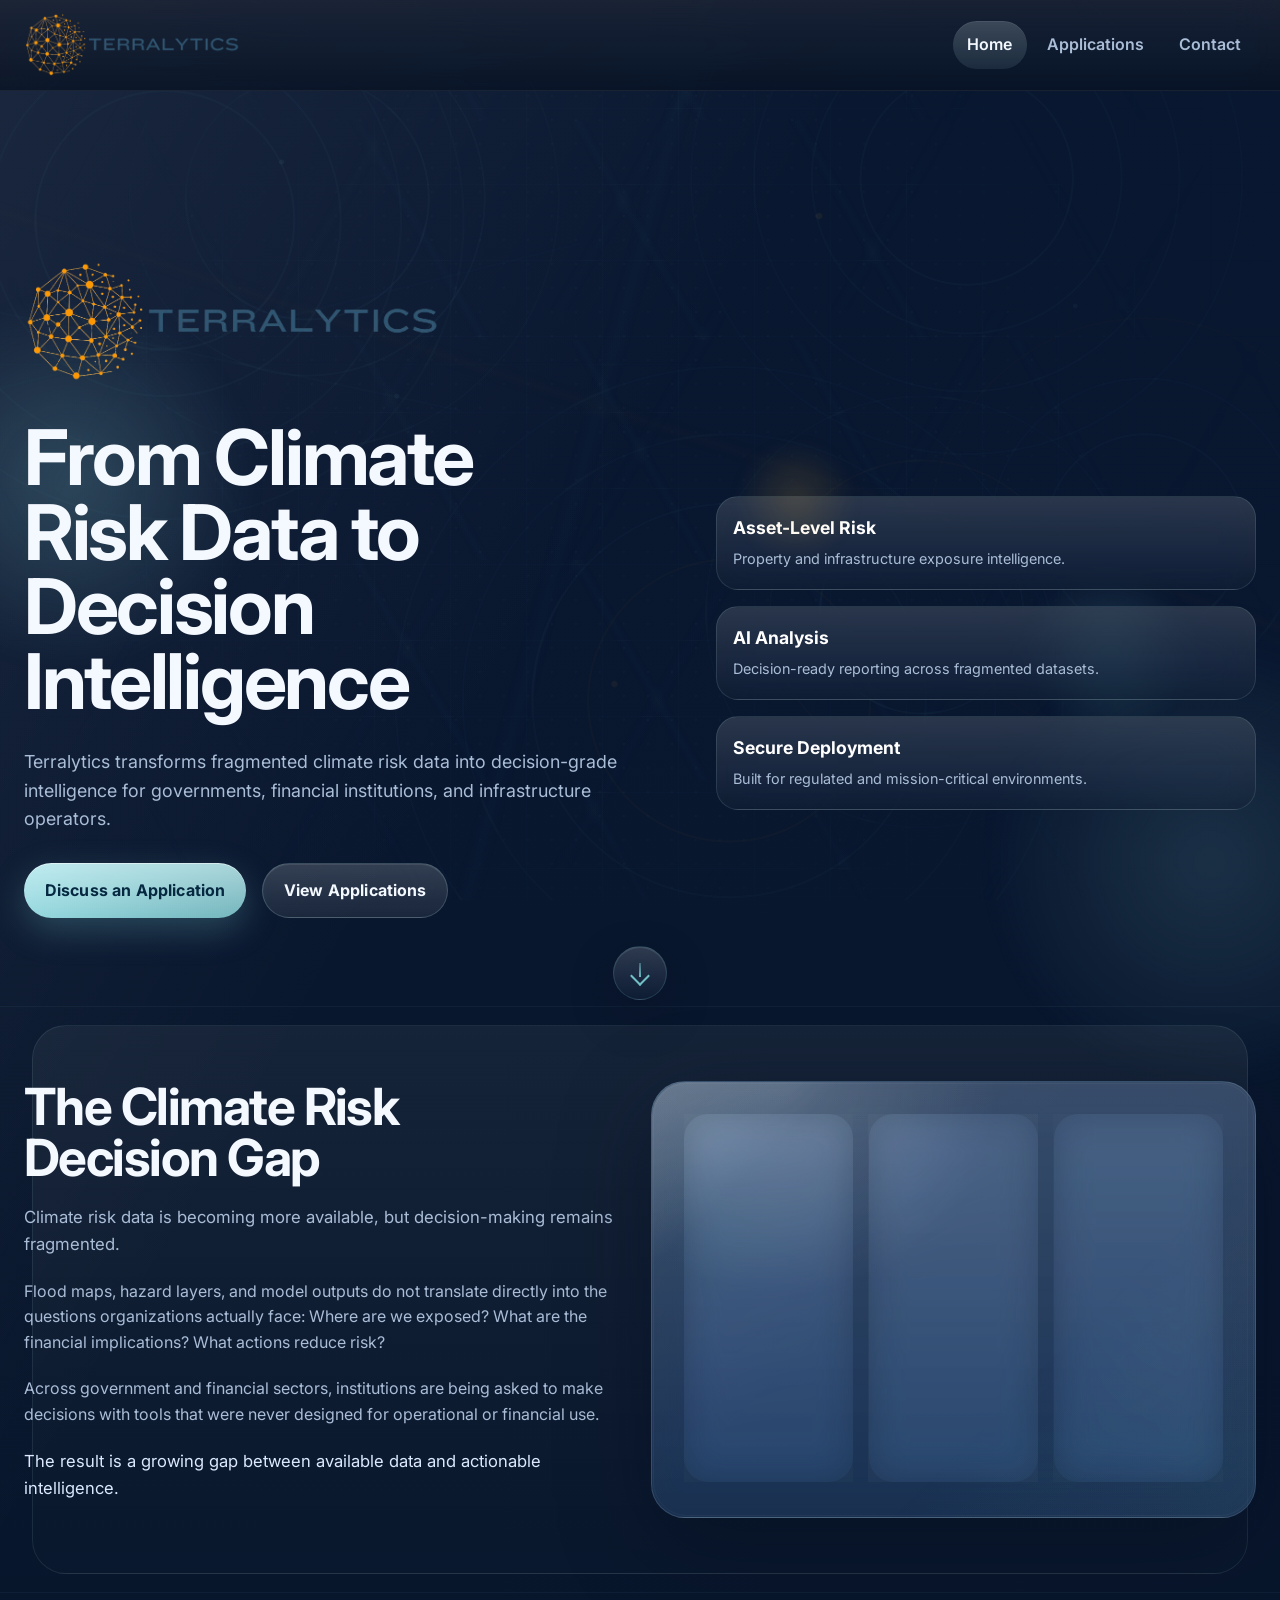
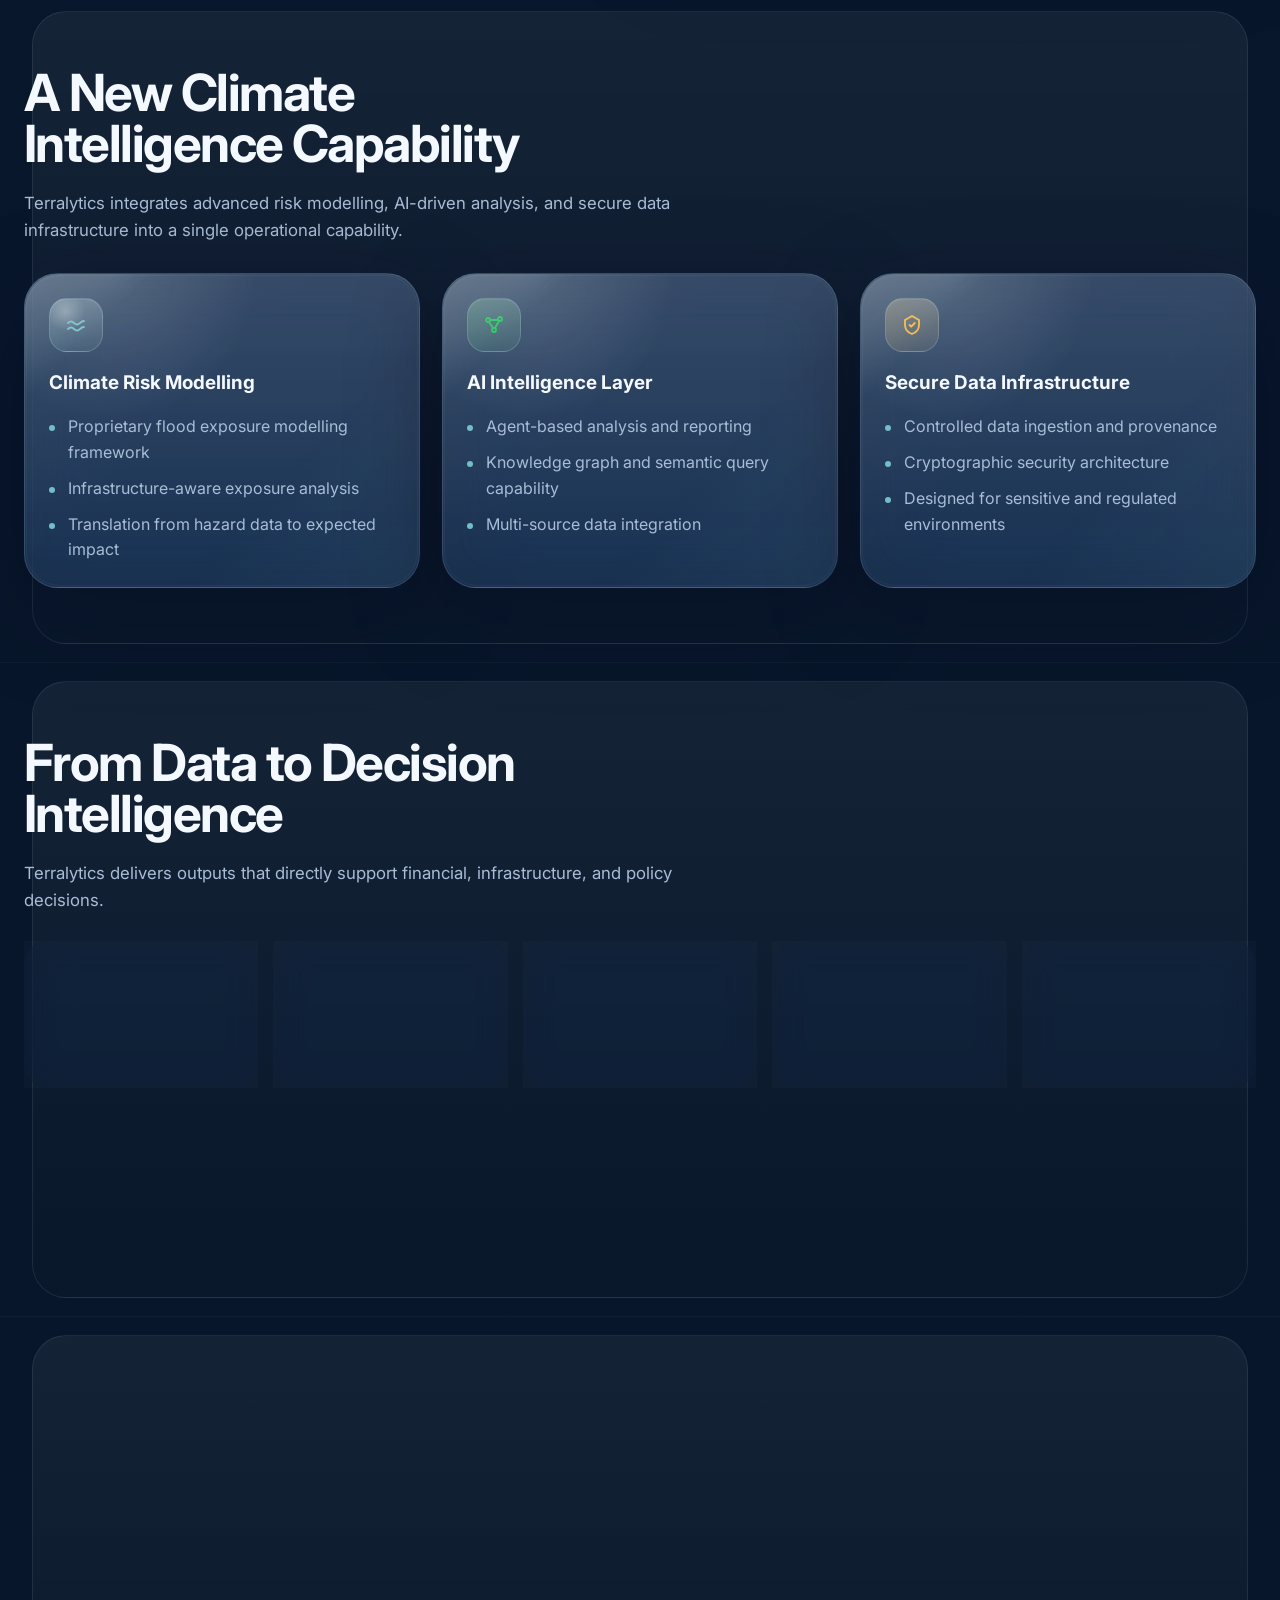
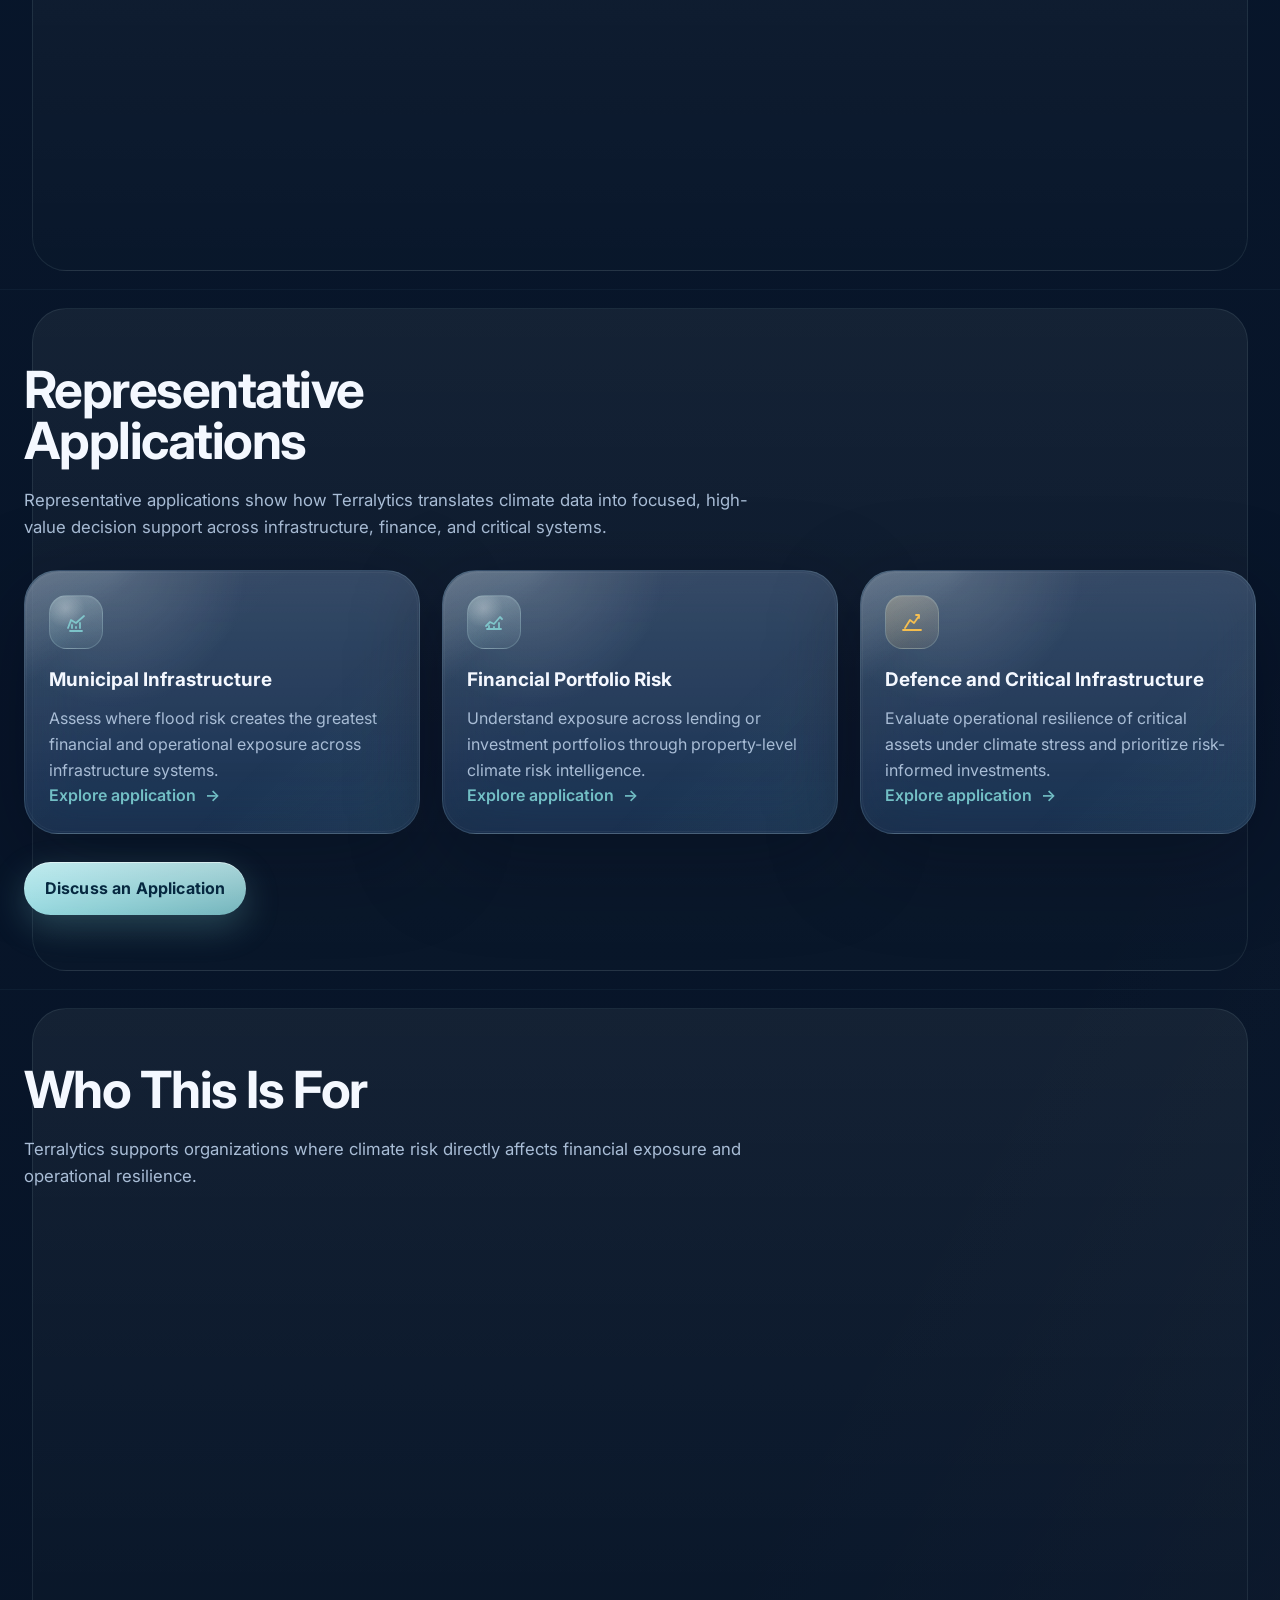
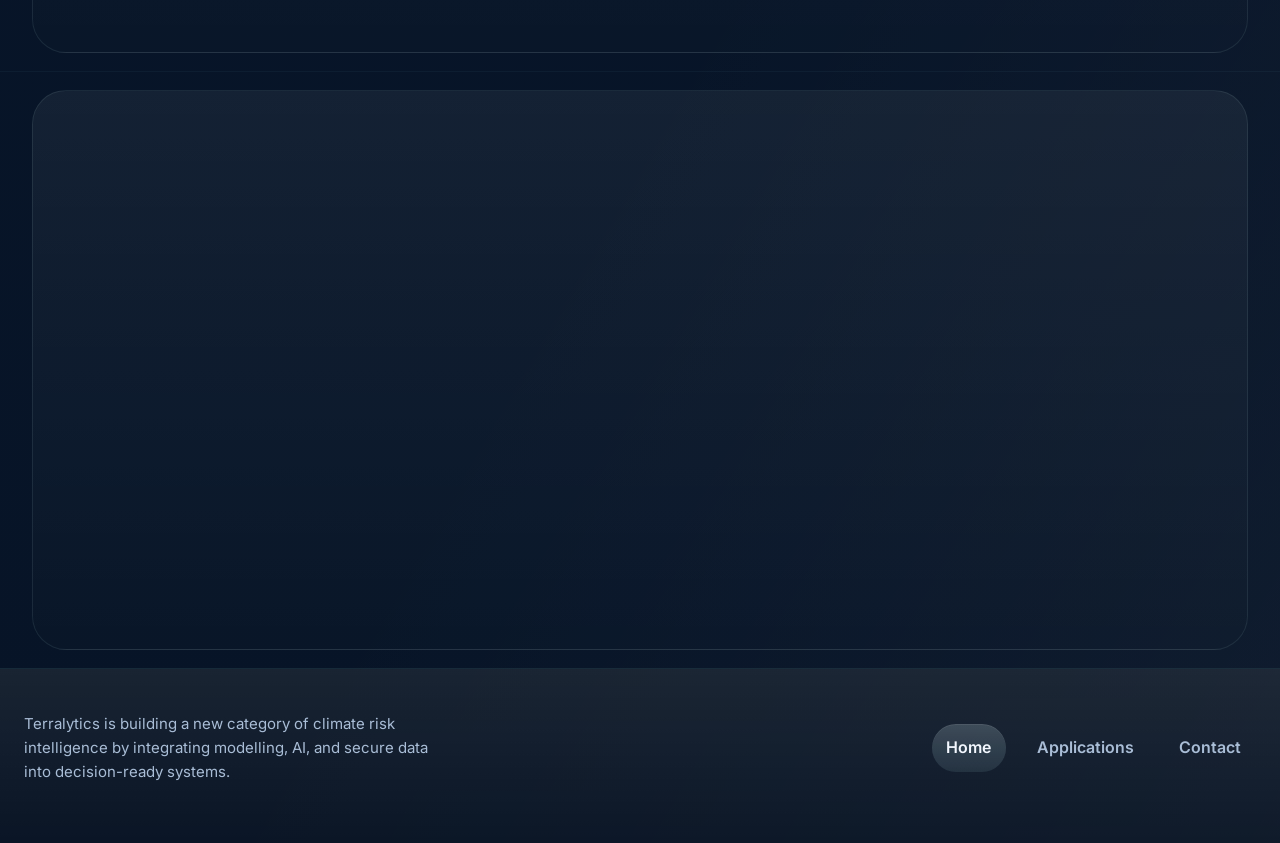
==== index.html @ a2aeebab "Update site structure" ====
<!DOCTYPE html>
<html lang="en">
  <head>
    <meta charset="UTF-8" />
    <meta name="viewport" content="width=device-width, initial-scale=1.0" />
    <title>Terralytics | Climate Risk Decision Intelligence</title>
    <meta
      name="description"
      content="Terralytics transforms fragmented climate risk data into decision-grade intelligence for governments, financial institutions, and infrastructure operators."
    />
    <link rel="preconnect" href="https://fonts.googleapis.com" />
    <link rel="preconnect" href="https://fonts.gstatic.com" crossorigin />
    <link
      href="https://fonts.googleapis.com/css2?family=Inter:wght@400;500;600;700;800&display=swap"
      rel="stylesheet"
    />
    <link rel="stylesheet" href="assets/css/style.css" />
  </head>
  <body data-page="home">
    <div class="page-shell">
      <div data-site-header></div>
      <main id="main-content">
        <section class="section hero">
          <div class="container hero-grid home-hero-grid">
            <div class="hero-copy stack-lg reveal">
              <div class="hero-mark">
                <img src="assets/images/terralytics-logo-horizontal.png" alt="Terralytics logo" />
              </div>
              <h1 class="section-title wide">From Climate Risk Data to Decision Intelligence</h1>
              <p class="lead hero-lede">
                Terralytics transforms fragmented climate risk data into decision-grade intelligence
                for governments, financial institutions, and infrastructure operators.
              </p>
              <div class="button-row">
                <a class="cta-button" href="contact.html">Discuss an Application</a>
                <a class="secondary-button" href="applications.html">View Applications</a>
              </div>
            </div>
            <div class="hero-visual hero-signal-stack reveal" aria-hidden="true">
              <div class="hero-stat-grid applications-bubble-list">
                <div class="hero-stat hero-signal-card applications-bubble">
                  <strong>Asset-Level Risk</strong>
                  <span>Property and infrastructure exposure intelligence.</span>
                </div>
                <div class="hero-stat hero-signal-card applications-bubble">
                  <strong>AI Analysis</strong>
                  <span>Decision-ready reporting across fragmented datasets.</span>
                </div>
                <div class="hero-stat hero-signal-card applications-bubble">
                  <strong>Secure Deployment</strong>
                  <span>Built for regulated and mission-critical environments.</span>
                </div>
              </div>
            </div>
          </div>
          <a class="scroll-cue" href="#decision-gap" aria-label="Scroll to explore more content"></a>
        </section>

        <section class="section" id="decision-gap">
          <div class="container grid-2">
            <div class="stack-md reveal">
              <h2 class="section-title wide">The Climate Risk Decision Gap</h2>
              <p class="section-subtitle">
                Climate risk data is becoming more available, but decision-making remains fragmented.
              </p>
              <p class="copy">
                Flood maps, hazard layers, and model outputs do not translate directly into the questions
                organizations actually face: Where are we exposed? What are the financial implications?
                What actions reduce risk?
              </p>
              <p class="copy">
                Across government and financial sectors, institutions are being asked to make decisions
                with tools that were never designed for operational or financial use.
              </p>
              <p class="highlight-line">
                The result is a growing gap between available data and actionable intelligence.
              </p>
            </div>
            <div class="panel reveal">
              <div class="decision-flow">
                <article class="decision-step">
                  <div class="card-icon" aria-hidden="true">
                    <svg viewBox="0 0 24 24">
                      <path d="M4 17l4-5 4 2 5-7 3 2" />
                      <path d="M4 20h16" />
                    </svg>
                  </div>
                  <h3>Data Inputs</h3>
                  <p>Flood maps, hazard layers, infrastructure records, portfolio data, and model outputs.</p>
                </article>
                <article class="decision-step is-gap">
                  <div class="card-icon" aria-hidden="true">
                    <svg viewBox="0 0 24 24">
                      <path d="M12 4l8 14H4z" />
                      <path d="M12 10v4" />
                      <path d="M12 17h.01" />
                    </svg>
                  </div>
                  <h3>Decision Gap</h3>
                  <p>Available datasets rarely map cleanly to operational, investment, and financial questions.</p>
                </article>
                <article class="decision-step">
                  <div class="card-icon" aria-hidden="true">
                    <svg viewBox="0 0 24 24">
                      <path d="M12 3l2.2 6.8L21 12l-6.8 2.2L12 21l-2.2-6.8L3 12l6.8-2.2z" />
                    </svg>
                  </div>
                  <h3>Decision Intelligence</h3>
                  <p>Actionable risk translation for prioritization, investment planning, and resilience strategy.</p>
                </article>
              </div>
            </div>
          </div>
        </section>

        <section class="section">
          <div class="container stack-lg">
            <div class="stack-md reveal">
              <h2 class="section-title wide">A New Climate Intelligence Capability</h2>
              <p class="section-subtitle">
                Terralytics integrates advanced risk modelling, AI-driven analysis, and secure data
                infrastructure into a single operational capability.
              </p>
            </div>
            <div class="grid-3">
              <article class="card feature-card reveal">
                <div class="card-icon" aria-hidden="true">
                  <svg viewBox="0 0 24 24">
                    <path d="M4 16c2-2 4-2 6 0s4 2 6 0 4-2 4-2" />
                    <path d="M4 10c2-2 4-2 6 0s4 2 6 0 4-2 4-2" />
                  </svg>
                </div>
                <h3>Climate Risk Modelling</h3>
                <ul>
                  <li>Proprietary flood exposure modelling framework</li>
                  <li>Infrastructure-aware exposure analysis</li>
                  <li>Translation from hazard data to expected impact</li>
                </ul>
              </article>
              <article class="card feature-card reveal">
                <div class="card-icon" aria-hidden="true">
                  <svg viewBox="0 0 24 24">
                    <circle cx="6" cy="7" r="2"></circle>
                    <circle cx="18" cy="6" r="2"></circle>
                    <circle cx="12" cy="17" r="2"></circle>
                    <path d="M8 7h8" />
                    <path d="M7 9l4 6" />
                    <path d="M17 8l-4 7" />
                  </svg>
                </div>
                <h3>AI Intelligence Layer</h3>
                <ul>
                  <li>Agent-based analysis and reporting</li>
                  <li>Knowledge graph and semantic query capability</li>
                  <li>Multi-source data integration</li>
                </ul>
              </article>
              <article class="card feature-card reveal">
                <div class="card-icon" aria-hidden="true">
                  <svg viewBox="0 0 24 24">
                    <path d="M12 3l7 4v5c0 5-3 7.5-7 9-4-1.5-7-4-7-9V7z" />
                    <path d="M9.5 12l1.7 1.7L14.8 10" />
                  </svg>
                </div>
                <h3>Secure Data Infrastructure</h3>
                <ul>
                  <li>Controlled data ingestion and provenance</li>
                  <li>Cryptographic security architecture</li>
                  <li>Designed for sensitive and regulated environments</li>
                </ul>
              </article>
            </div>
          </div>
        </section>

        <section class="section">
          <div class="container stack-lg">
            <div class="stack-md reveal">
              <h2 class="section-title wide">From Data to Decision Intelligence</h2>
              <p class="section-subtitle">
                Terralytics delivers outputs that directly support financial, infrastructure, and policy decisions.
              </p>
            </div>
            <div class="metric-band">
              <article class="metric-chip reveal">
                <strong>Asset Exposure</strong>
                <span class="copy">Property- and asset-level risk exposure identification.</span>
              </article>
              <article class="metric-chip reveal">
                <strong>Financial Impact</strong>
                <span class="copy">Quantification of expected damage and financial impact.</span>
              </article>
              <article class="metric-chip reveal">
                <strong>Comparative Risk</strong>
                <span class="copy">Comparison of risk across assets, portfolios, or regions.</span>
              </article>
              <article class="metric-chip reveal">
                <strong>Scenario Analysis</strong>
                <span class="copy">Analysis of protection, mitigation, and investment options.</span>
              </article>
              <article class="metric-chip reveal">
                <strong>Operational Resilience</strong>
                <span class="copy">Infrastructure disruption and operational risk assessment.</span>
              </article>
            </div>
            <div class="panel reveal">
              <p class="highlight-line">
                This enables organizations to move beyond maps and models toward actionable,
                decision-ready intelligence.
              </p>
            </div>
          </div>
        </section>

        <section class="section">
          <div class="container grid-2">
            <div class="stack-md reveal">
              <h2 class="section-title wide">90-Day Engagement Model</h2>
              <p class="section-subtitle">
                Terralytics engages partners through focused engagements designed to demonstrate a new
                operational capability, not just produce analysis.
              </p>
              <p class="copy">
                Each engagement targets a specific decision problem and delivers a working intelligence
                capability within 90–120 days.
              </p>
            </div>
            <div class="panel reveal">
              <ul class="deliverable-list">
                <li>Identification of high-risk asset clusters</li>
                <li>Quantification of expected financial exposure</li>
                <li>Scenario analysis of mitigation or defence strategies</li>
                <li>Integration of client data into a secure analytical environment</li>
                <li>Delivery of decision-ready outputs and workflows</li>
              </ul>
              <div class="divider" style="margin: 1.4rem 0;"></div>
              <p class="copy">
                These engagements are structured to transition directly into scalable, repeatable platform
                deployments across portfolios or jurisdictions.
              </p>
              <div class="button-row" style="margin-top: 1.4rem;">
                <a class="cta-button" href="contact.html">Discuss an Application</a>
              </div>
            </div>
          </div>
        </section>

        <section class="section">
          <div class="container stack-lg">
            <div class="stack-md reveal">
              <h2 class="section-title wide">Representative Applications</h2>
              <p class="section-subtitle">
                Representative applications show how Terralytics translates climate data into focused,
                high-value decision support across infrastructure, finance, and critical systems.
              </p>
            </div>
            <div class="grid-3">
              <article class="card use-case-card reveal">
                <div class="card-icon" aria-hidden="true">
                  <svg viewBox="0 0 24 24">
                    <path d="M4 18l3-8 5 3 8-7" />
                    <path d="M6 21h12" />
                    <path d="M8 18v-3" />
                    <path d="M12 18v-1" />
                    <path d="M16 18v-5" />
                  </svg>
                </div>
                <h3>Municipal Infrastructure</h3>
                <p>
                  Assess where flood risk creates the greatest financial and operational exposure across
                  infrastructure systems.
                </p>
                <a class="application-link" href="applications.html">Explore application</a>
              </article>
              <article class="card use-case-card reveal">
                <div class="card-icon" aria-hidden="true">
                  <svg viewBox="0 0 24 24">
                    <path d="M4 16l4-4 4 2 6-7 2 2" />
                    <path d="M5 19h14" />
                    <path d="M7 19v-3" />
                    <path d="M12 19v-2" />
                    <path d="M17 19v-6" />
                  </svg>
                </div>
                <h3>Financial Portfolio Risk</h3>
                <p>
                  Understand exposure across lending or investment portfolios through property-level climate
                  risk intelligence.
                </p>
                <a class="application-link" href="applications.html">Explore application</a>
              </article>
              <article class="card use-case-card reveal">
                <div class="card-icon" aria-hidden="true">
                  <svg viewBox="0 0 24 24">
                    <path d="M5 18l5-8 4 3 5-7" />
                    <path d="M3 20h18" />
                    <path d="M16 5h3v3" />
                  </svg>
                </div>
                <h3>Defence and Critical Infrastructure</h3>
                <p>
                  Evaluate operational resilience of critical assets under climate stress and prioritize
                  risk-informed investments.
                </p>
                <a class="application-link" href="applications.html">Explore application</a>
              </article>
            </div>
            <div class="button-row reveal">
              <a class="cta-button" href="contact.html">Discuss an Application</a>
            </div>
          </div>
        </section>

        <section class="section">
          <div class="container stack-lg">
            <div class="stack-md reveal">
              <h2 class="section-title wide">Who This Is For</h2>
              <p class="section-subtitle">
                Terralytics supports organizations where climate risk directly affects financial exposure
                and operational resilience.
              </p>
            </div>
            <div class="grid-3">
              <article class="card audience-card reveal"><h3>Federal and Provincial Governments</h3><p>Decision support for public resilience, capital planning, and policy prioritization.</p></article>
              <article class="card audience-card reveal"><h3>Municipalities</h3><p>Targeted climate intelligence for infrastructure and community protection decisions.</p></article>
              <article class="card audience-card reveal"><h3>Financial Institutions and Lenders</h3><p>Property-level visibility for lending, portfolio management, and capital allocation.</p></article>
              <article class="card audience-card reveal"><h3>Insurance Organizations</h3><p>Defensible exposure insights for underwriting, accumulation, and scenario analysis.</p></article>
              <article class="card audience-card reveal"><h3>Infrastructure and Utility Operators</h3><p>Operational resilience insights for networks, assets, and service continuity.</p></article>
              <article class="card audience-card reveal"><h3>Real Estate and Asset Managers</h3><p>Risk-informed prioritization for portfolios, investments, and long-range planning.</p></article>
            </div>
          </div>
        </section>

        <section class="section compact">
          <div class="container">
            <div class="panel cta-band reveal">
              <div class="stack-md">
                <h2 class="section-title wide">Move from Climate Data to Decision Intelligence</h2>
                <p class="section-subtitle">
                  Terralytics engagements are designed to demonstrate immediate value and establish a
                  pathway to scalable deployment.
                </p>
                <div class="button-row">
                  <a class="cta-button" href="contact.html">Discuss an Application</a>
                </div>
                <p class="footer-copy">
                  Terralytics is building a new category of climate risk intelligence, integrating modelling,
                  AI, and secure data into decision-ready systems.
                </p>
              </div>
            </div>
          </div>
        </section>
      </main>
      <div data-site-footer></div>
    </div>
    <script type="module" src="assets/js/main.js"></script>
  </body>
</html>
---- assets/css/style.css ----
:root {
  --bg: #0a1d3b;
  --bg-deep: #08152d;
  --bg-soft: rgba(16, 38, 74, 0.72);
  --surface: rgba(25, 58, 103, 0.42);
  --surface-strong: rgba(14, 34, 66, 0.72);
  --surface-light: rgba(114, 191, 197, 0.12);
  --border: rgba(198, 241, 244, 0.18);
  --border-strong: rgba(198, 241, 244, 0.3);
  --text: #f4f8ff;
  --muted: #a9bdd6;
  --primary: #72bfc5;
  --secondary: #22c55e;
  --highlight: #f5b83e;
  --shadow: 0 26px 90px rgba(0, 7, 20, 0.34);
  --shadow-soft: 0 16px 48px rgba(0, 7, 20, 0.22);
  --radius-lg: 34px;
  --radius-md: 24px;
  --radius-sm: 18px;
  --container: 1320px;
  --header-height: 90px;
  --transition: 240ms ease;
}

* {
  box-sizing: border-box;
}

html {
  scroll-behavior: smooth;
}

body {
  margin: 0;
  min-width: 320px;
  color: var(--text);
  background:
    radial-gradient(circle at 10% 12%, rgba(155, 235, 240, 0.34), transparent 0 22%),
    radial-gradient(circle at 82% 8%, rgba(245, 184, 62, 0.18), transparent 0 18%),
    radial-gradient(circle at 88% 82%, rgba(114, 191, 197, 0.16), transparent 0 22%),
    radial-gradient(circle at 54% 42%, rgba(255, 255, 255, 0.08), transparent 0 32%),
    radial-gradient(circle at 24% 76%, rgba(114, 191, 197, 0.1), transparent 0 26%),
    linear-gradient(120deg, rgba(255, 255, 255, 0.07) 0, transparent 20%, transparent 76%, rgba(255, 255, 255, 0.035) 100%),
    linear-gradient(180deg, #091730 0%, #08162b 44%, #071427 100%);
  font-family: "Inter", "Segoe UI", sans-serif;
  line-height: 1.6;
}

body::before {
  content: "";
  position: fixed;
  inset: 0;
  pointer-events: none;
  background-image:
    linear-gradient(rgba(114, 191, 197, 0.036) 1px, transparent 1px),
    linear-gradient(90deg, rgba(114, 191, 197, 0.036) 1px, transparent 1px),
    radial-gradient(circle, rgba(114, 191, 197, 0.05) 1.2px, transparent 1.2px),
    linear-gradient(60deg, transparent 0 47%, rgba(114, 191, 197, 0.03) 50%, transparent 53%),
    linear-gradient(120deg, transparent 0 47%, rgba(114, 191, 197, 0.024) 50%, transparent 53%),
    radial-gradient(circle at 24% 22%, transparent 0 120px, rgba(114, 191, 197, 0.07) 121px 122px, transparent 123px 176px, rgba(114, 191, 197, 0.055) 177px 178px, transparent 179px 250px, rgba(114, 191, 197, 0.04) 251px 252px, transparent 253px),
    radial-gradient(circle at 72% 68%, transparent 0 100px, rgba(114, 191, 197, 0.06) 101px 102px, transparent 103px 150px, rgba(245, 184, 62, 0.035) 151px 152px, transparent 153px 214px, rgba(114, 191, 197, 0.04) 215px 216px, transparent 217px);
  background-size: 76px 76px, 76px 76px, 24px 24px, 220px 220px, 280px 280px, auto, auto;
  background-position: center, center, 12px 12px, center, center, center, center;
  mask-image: radial-gradient(circle at center, black 46%, transparent 92%);
  opacity: 0.62;
  animation: ambientGridDrift 30s linear infinite;
}

body::after {
  content: "";
  position: fixed;
  inset: 0;
  pointer-events: none;
  background:
    radial-gradient(circle at 18% 24%, rgba(195, 243, 246, 0.18), transparent 0 16%),
    radial-gradient(circle at 72% 20%, rgba(170, 234, 240, 0.16), transparent 0 18%),
    radial-gradient(circle at 68% 72%, rgba(245, 184, 62, 0.1), transparent 0 12%),
    radial-gradient(circle at 48% 50%, rgba(255, 255, 255, 0.06), transparent 0 20%),
    radial-gradient(circle at 34% 78%, rgba(114, 191, 197, 0.08), transparent 0 16%);
  mix-blend-mode: screen;
  opacity: 1;
  animation: ambientGlowFloat 18s ease-in-out infinite alternate;
}

img {
  max-width: 100%;
  display: block;
}

a {
  color: inherit;
  text-decoration: none;
}

a:focus-visible,
button:focus-visible,
input:focus-visible,
textarea:focus-visible,
select:focus-visible {
  outline: 2px solid rgba(114, 191, 197, 0.92);
  outline-offset: 3px;
}

button,
input,
textarea,
select {
  font: inherit;
}

.page-shell {
  position: relative;
  overflow: clip;
}

.page-shell::before,
.page-shell::after {
  content: "";
  position: absolute;
  inset: auto;
  pointer-events: none;
  border-radius: 999px;
  filter: blur(18px);
  opacity: 0.9;
}

.page-shell::before {
  top: 180px;
  left: -120px;
  width: 380px;
  height: 380px;
  background: radial-gradient(circle, rgba(155, 235, 240, 0.22), transparent 70%);
  animation: ambientOrbFloat 16s ease-in-out infinite alternate;
}

.page-shell::after {
  right: -160px;
  top: 520px;
  width: 460px;
  height: 460px;
  background: radial-gradient(circle, rgba(155, 235, 240, 0.14), transparent 72%);
  animation: ambientOrbFloatReverse 20s ease-in-out infinite alternate;
}

.page-shell .ambient-climate {
  position: fixed;
  inset: 0;
  z-index: 0;
  pointer-events: none;
  overflow: hidden;
}

.ambient-climate::before,
.ambient-climate::after {
  content: "";
  position: absolute;
  inset: 0;
}

.ambient-climate::before {
  opacity: 0.38;
  background-image:
    radial-gradient(circle at 18% 28%, transparent 0 110px, rgba(114, 191, 197, 0.1) 111px 112px, transparent 113px 150px, rgba(114, 191, 197, 0.09) 151px 152px, transparent 153px 202px, rgba(114, 191, 197, 0.08) 203px 204px, transparent 205px 256px, rgba(114, 191, 197, 0.07) 257px 258px, transparent 259px),
    radial-gradient(circle at 72% 24%, transparent 0 90px, rgba(114, 191, 197, 0.09) 91px 92px, transparent 93px 132px, rgba(114, 191, 197, 0.08) 133px 134px, transparent 135px 182px, rgba(114, 191, 197, 0.07) 183px 184px, transparent 185px 236px, rgba(114, 191, 197, 0.06) 237px 238px, transparent 239px),
    radial-gradient(circle at 56% 74%, transparent 0 120px, rgba(245, 184, 62, 0.07) 121px 122px, transparent 123px 168px, rgba(114, 191, 197, 0.08) 169px 170px, transparent 171px 228px, rgba(114, 191, 197, 0.06) 229px 230px, transparent 231px 286px, rgba(114, 191, 197, 0.06) 287px 288px, transparent 289px),
    radial-gradient(circle at 84% 58%, transparent 0 84px, rgba(114, 191, 197, 0.08) 85px 86px, transparent 87px 132px, rgba(114, 191, 197, 0.06) 133px 134px, transparent 135px 184px, rgba(245, 184, 62, 0.04) 185px 186px, transparent 187px),
    linear-gradient(105deg, transparent 0 46%, rgba(114, 191, 197, 0.05) 47%, transparent 48% 100%),
    linear-gradient(18deg, transparent 0 51%, rgba(245, 184, 62, 0.035) 52%, transparent 53% 100%);
  transform: scale(1.16);
  animation: contourDrift 28s ease-in-out infinite alternate;
}

.ambient-climate::after {
  opacity: 0.3;
  background-image:
    radial-gradient(circle at 22% 18%, rgba(114, 191, 197, 0.24) 0 2px, transparent 3px),
    radial-gradient(circle at 31% 44%, rgba(114, 191, 197, 0.18) 0 2px, transparent 3px),
    radial-gradient(circle at 64% 24%, rgba(245, 184, 62, 0.22) 0 2.4px, transparent 4px),
    radial-gradient(circle at 74% 58%, rgba(114, 191, 197, 0.18) 0 2px, transparent 3px),
    radial-gradient(circle at 48% 76%, rgba(245, 184, 62, 0.2) 0 2.4px, transparent 4px),
    radial-gradient(circle at 84% 34%, rgba(114, 191, 197, 0.16) 0 2px, transparent 3px),
    linear-gradient(12deg, transparent 0 26%, rgba(114, 191, 197, 0.08) 26.4%, transparent 26.9%, transparent 100%),
    linear-gradient(-14deg, transparent 0 46%, rgba(114, 191, 197, 0.06) 46.4%, transparent 46.9%, transparent 100%),
    linear-gradient(0deg, transparent 0 49%, rgba(114, 191, 197, 0.045) 49.4%, transparent 49.8%, transparent 100%);
  background-size: auto, auto, auto, auto, auto, auto, 460px 460px, 580px 580px, 720px 720px;
  background-repeat: no-repeat;
  animation: topoSweep 22s linear infinite;
}

.container {
  width: min(calc(100% - 3rem), var(--container));
  margin: 0 auto;
}

.section {
  position: relative;
  padding: 74px 0;
}

.section.compact {
  padding: 60px 0;
}

.section:first-of-type {
  padding-top: calc(var(--header-height) + 10px);
}

.section + .section {
  border-top: 1px solid rgba(114, 191, 197, 0.06);
}

.section .container {
  position: relative;
  z-index: 1;
}

.section:not(.hero):not(.contact-page-intro)::before {
  content: "";
  position: absolute;
  inset: 18px 2rem;
  border-radius: 34px;
  background:
    linear-gradient(180deg, rgba(255, 255, 255, 0.06), rgba(255, 255, 255, 0.012)),
    rgba(7, 19, 38, 0.12);
  border: 1px solid rgba(198, 241, 244, 0.09);
  pointer-events: none;
}

.eyebrow {
  display: inline-flex;
  align-items: center;
  gap: 0.65rem;
  margin-bottom: 1rem;
  color: var(--primary);
  font-size: 0.82rem;
  font-weight: 700;
  letter-spacing: 0.16em;
  text-transform: uppercase;
}

.eyebrow::before {
  content: "";
  width: 42px;
  height: 1px;
  background: linear-gradient(90deg, transparent, var(--highlight));
}

.section-title {
  margin: 0;
  max-width: 12ch;
  font-size: clamp(2rem, 4vw, 3.6rem);
  line-height: 1;
  letter-spacing: -0.03em;
}

.section-title.wide {
  max-width: 16ch;
}

.section-subtitle,
.lead,
.copy,
.list {
  color: var(--muted);
}

.section-subtitle,
.lead {
  max-width: 66ch;
  font-size: 1.05rem;
}

.copy {
  font-size: 1rem;
}

.grid-2,
.grid-3,
.grid-4 {
  display: grid;
  gap: 1.4rem;
}

.grid-2 {
  grid-template-columns: repeat(2, minmax(0, 1fr));
}

.grid-3 {
  grid-template-columns: repeat(3, minmax(0, 1fr));
}

.grid-4 {
  grid-template-columns: repeat(4, minmax(0, 1fr));
}

.stack-sm > * + * {
  margin-top: 0.9rem;
}

.stack-md > * + * {
  margin-top: 1.3rem;
}

.stack-lg > * + * {
  margin-top: 1.8rem;
}

.panel,
.card,
.timeline-step,
.contact-form,
.visual-panel {
  position: relative;
  background:
    linear-gradient(180deg, rgba(255, 255, 255, 0.14), rgba(255, 255, 255, 0.03)),
    linear-gradient(135deg, rgba(175, 236, 241, 0.07), rgba(255, 255, 255, 0.015) 42%, rgba(255, 255, 255, 0.02)),
    var(--surface);
  border: 1px solid rgba(198, 241, 244, 0.14);
  border-radius: var(--radius-lg);
  box-shadow: var(--shadow);
  backdrop-filter: blur(28px) saturate(140%);
  -webkit-backdrop-filter: blur(28px) saturate(140%);
  transition:
    transform var(--transition),
    border-color var(--transition),
    box-shadow var(--transition),
    background-color var(--transition);
  transform: translate3d(0, 0, 0);
}

.panel::before,
.card::before,
.visual-panel::before {
  content: "";
  position: absolute;
  inset: 0;
  border-radius: inherit;
  background:
    linear-gradient(135deg, rgba(255, 255, 255, 0.18), transparent 18%, transparent 64%, rgba(114, 191, 197, 0.06)),
    radial-gradient(circle at 22% 0%, rgba(255, 255, 255, 0.14), transparent 34%);
  pointer-events: none;
}

.panel::after,
.card::after,
.visual-panel::after {
  content: "";
  position: absolute;
  inset: 1px;
  border-radius: inherit;
  border: 1px solid rgba(255, 255, 255, 0.04);
  pointer-events: none;
}

.card,
.timeline-step,
.contact-form {
  padding: 1.5rem;
}

.panel {
  padding: 2rem;
}

.visual-panel {
  min-height: 100%;
  padding: 2rem;
  overflow: hidden;
}

.divider {
  width: 100%;
  height: 1px;
  background: linear-gradient(90deg, transparent, rgba(245, 184, 62, 0.45), transparent);
}

.button-row {
  display: flex;
  flex-wrap: wrap;
  gap: 1rem;
}

.cta-button,
.secondary-button,
.text-link,
.nav-link,
.application-link {
  transition:
    transform var(--transition),
    border-color var(--transition),
    background-color var(--transition),
    color var(--transition),
    opacity var(--transition),
    box-shadow var(--transition);
}

.cta-button,
.secondary-button {
  display: inline-flex;
  align-items: center;
  justify-content: center;
  min-height: 50px;
  padding: 0.86rem 1.3rem;
  border-radius: 999px;
  font-weight: 700;
  letter-spacing: 0.01em;
}

.cta-button {
  color: #062840;
  background:
    linear-gradient(180deg, rgba(255, 255, 255, 0.4), rgba(255, 255, 255, 0.08)),
    linear-gradient(135deg, rgba(153, 227, 233, 0.98), rgba(114, 191, 197, 0.9));
  box-shadow:
    inset 0 1px 0 rgba(255, 255, 255, 0.5),
    0 12px 34px rgba(114, 191, 197, 0.28);
}

.cta-button:hover,
.cta-button:focus-visible {
  transform: translateY(-2px);
  box-shadow: 0 16px 34px rgba(114, 191, 197, 0.34);
}

.secondary-button {
  border: 1px solid rgba(198, 241, 244, 0.18);
  background:
    linear-gradient(180deg, rgba(255, 255, 255, 0.14), rgba(255, 255, 255, 0.03)),
    rgba(255, 255, 255, 0.035);
  box-shadow: inset 0 1px 0 rgba(255, 255, 255, 0.08);
  color: var(--text);
}

.secondary-button:hover,
.secondary-button:focus-visible,
.text-link:hover,
.text-link:focus-visible,
.application-link:hover,
.application-link:focus-visible {
  transform: translateY(-2px);
  border-color: rgba(245, 184, 62, 0.42);
  color: white;
}

.text-link,
.application-link {
  display: inline-flex;
  align-items: center;
  gap: 0.55rem;
  color: var(--primary);
  font-weight: 600;
}

.text-link::after,
.application-link::after {
  content: "→";
}

.site-header {
  position: fixed;
  top: 0;
  left: 0;
  right: 0;
  z-index: 50;
  border-bottom: 1px solid transparent;
  background:
    linear-gradient(180deg, rgba(255, 255, 255, 0.08), rgba(255, 255, 255, 0.015)),
    rgba(4, 14, 30, 0.76);
  backdrop-filter: blur(24px) saturate(145%);
  -webkit-backdrop-filter: blur(24px) saturate(145%);
}

.site-header.scrolled {
  border-bottom-color: rgba(114, 191, 197, 0.14);
  background:
    linear-gradient(180deg, rgba(255, 255, 255, 0.08), rgba(255, 255, 255, 0.015)),
    rgba(3, 12, 26, 0.88);
}

.header-inner {
  display: flex;
  align-items: center;
  justify-content: space-between;
  gap: 1rem;
  min-height: var(--header-height);
}

.brand {
  display: inline-flex;
  align-items: center;
  min-width: 0;
}

.brand img {
  width: clamp(132px, 17vw, 220px);
  height: auto;
}

.nav {
  display: flex;
  align-items: center;
  gap: 0.35rem;
}

.nav-link {
  padding: 0.68rem 0.92rem;
  border-radius: 999px;
  color: var(--muted);
  font-weight: 600;
}

.nav-link:hover,
.nav-link:focus-visible,
.nav-link.is-active {
  color: var(--text);
  background:
    linear-gradient(180deg, rgba(255, 255, 255, 0.14), rgba(255, 255, 255, 0.04)),
    rgba(114, 191, 197, 0.08);
  box-shadow: inset 0 1px 0 rgba(255, 255, 255, 0.08);
}

.mobile-toggle {
  display: none;
  width: 48px;
  height: 48px;
  border: 1px solid var(--border);
  border-radius: 14px;
  background: rgba(255, 255, 255, 0.04);
  color: var(--text);
}

.mobile-toggle span {
  display: block;
  width: 18px;
  height: 2px;
  margin: 4px auto;
  background: currentColor;
}

.sr-only {
  position: absolute;
  width: 1px;
  height: 1px;
  padding: 0;
  margin: -1px;
  overflow: hidden;
  clip: rect(0, 0, 0, 0);
  white-space: nowrap;
  border: 0;
}

.mobile-nav {
  display: none;
}

.hero {
  display: flex;
  align-items: stretch;
  min-height: min(860px, calc(100svh - 8px));
  margin-top: calc(var(--header-height) + 22px);
  padding-top: 0;
  padding-bottom: 34px;
  position: relative;
}

.hero-grid {
  display: grid;
  align-items: start;
  grid-template-columns: minmax(0, 1.05fr) minmax(360px, 0.95fr);
  gap: 2.6rem;
  min-height: min(760px, calc(100svh - var(--header-height) - 24px));
  padding-top: 0.35rem;
  position: relative;
}

.hero-copy {
  z-index: 1;
  padding: 0.15rem 0 2rem;
}

.home-hero-grid {
  align-items: center;
}

.home-hero-grid .hero-copy {
  padding-top: 1.2rem;
}

.hero-copy .section-title {
  max-width: 10ch;
  font-size: clamp(3rem, 6vw, 5.4rem);
  line-height: 0.97;
}

.hero-mark {
  display: inline-flex;
  align-items: center;
  gap: 0.9rem;
  margin-bottom: 0.5rem;
}

.hero-mark img {
  width: min(100%, 420px);
}

.hero-visual {
  display: grid;
  gap: 1rem;
  align-content: start;
  min-height: 0;
  padding: 0;
  max-width: 620px;
  margin-left: auto;
}

.hero-signal-stack {
  padding-top: 3.9rem;
}

.hero-visual-stage {
  position: relative;
  min-height: 390px;
  border-radius: 30px;
  box-shadow: var(--shadow);
  border: 1px solid rgba(114, 191, 197, 0.1);
  background:
    linear-gradient(180deg, rgba(255, 255, 255, 0.14), rgba(255, 255, 255, 0.03)),
    linear-gradient(180deg, rgba(255, 255, 255, 0.1), rgba(255, 255, 255, 0.02)),
    rgba(12, 29, 56, 0.26);
  backdrop-filter: blur(28px) saturate(140%);
  -webkit-backdrop-filter: blur(28px) saturate(140%);
  overflow: hidden;
}

.hero-visual::before,
.hero-visual::after,
.hero-visual-stage::before,
.hero-visual-stage::after {
  content: "";
  position: absolute;
  border-radius: 999px;
  filter: blur(8px);
}

.hero-visual::before {
  inset: auto 10% 16% auto;
  width: 180px;
  height: 180px;
  background: radial-gradient(circle, rgba(114, 191, 197, 0.18), transparent 66%);
}

.hero-visual::after {
  inset: 14% auto auto 8%;
  width: 120px;
  height: 120px;
  background: radial-gradient(circle, rgba(245, 184, 62, 0.16), transparent 70%);
}

.hero-visual-stage::before {
  inset: auto auto 8% 10%;
  width: 180px;
  height: 180px;
  background: radial-gradient(circle, rgba(114, 191, 197, 0.14), transparent 68%);
}

.hero-visual-stage::after {
  inset: 16% 10% auto auto;
  width: 140px;
  height: 140px;
  background: radial-gradient(circle, rgba(245, 184, 62, 0.08), transparent 70%);
}

.hero-orbit {
  position: absolute;
  inset: 10% 9%;
  border-radius: 32px;
  border: 1px solid rgba(114, 191, 197, 0.14);
  background:
    linear-gradient(180deg, rgba(114, 191, 197, 0.1), rgba(255, 255, 255, 0.01)),
    radial-gradient(circle at 18% 22%, rgba(245, 184, 62, 0.16), transparent 20%),
    radial-gradient(circle at 72% 74%, rgba(114, 191, 197, 0.14), transparent 24%),
    radial-gradient(circle at 52% 52%, transparent 0 92px, rgba(114, 191, 197, 0.08) 93px 94px, transparent 95px 142px, rgba(114, 191, 197, 0.06) 143px 144px, transparent 145px 196px, rgba(114, 191, 197, 0.05) 197px 198px, transparent 199px),
    rgba(5, 14, 28, 0.34);
  overflow: hidden;
}

.hero-orbit::before {
  content: "";
  position: absolute;
  inset: 8%;
  border-radius: 24px;
  border: 1px solid rgba(114, 191, 197, 0.12);
}

.hero-orbit::after {
  content: "";
  position: absolute;
  inset: 16% auto auto 12%;
  width: 48%;
  height: 48%;
  border-radius: 999px;
  border: 1px solid rgba(114, 191, 197, 0.08);
}

.hero-stat-grid {
  position: relative;
  display: grid;
  gap: 1.15rem;
  max-width: 620px;
  margin-left: auto;
}

.hero-signal-stack .hero-stat-grid {
  width: min(100%, 560px);
}

.home-hero-grid .hero-signal-stack {
  padding-top: 7.25rem;
  width: 100%;
}

.home-hero-grid .hero-stat-grid {
  width: min(100%, 540px);
  gap: 1rem;
}

.hero-signal-card {
  min-height: 0;
}

.applications-hero-visual {
  grid-template-rows: minmax(330px, 1fr) auto;
}

.applications-hero-grid {
  align-items: center;
}

.applications-bubble-stack {
  display: flex;
  flex-direction: column;
  width: min(100%, 680px);
  max-width: 620px;
  margin-left: auto;
  padding: 0.35rem 0;
}

.applications-bubble-list {
  display: grid;
  gap: 1.15rem;
}

.applications-bubble {
  width: 100%;
  min-height: 0;
  padding: 1.3rem 1.45rem 1.35rem;
  border-radius: 36px;
  display: flex;
  flex-direction: column;
  justify-content: center;
}

.applications-bubble:nth-child(1) {
  align-self: stretch;
}

.applications-bubble:nth-child(2) {
  align-self: stretch;
}

.applications-bubble:nth-child(3) {
  align-self: stretch;
}

.applications-bubble-primary {
  min-height: 0;
}

.applications-card-kicker {
  display: inline-block;
  margin-bottom: 0.7rem;
  color: var(--primary);
  font-size: 0.78rem;
  font-weight: 700;
  letter-spacing: 0.14em;
  text-transform: uppercase;
}

.applications-hero-caption {
  margin: 0;
  color: rgba(214, 228, 244, 0.82);
  font-size: 0.95rem;
  line-height: 1.55;
  max-width: 44ch;
}

.applications-bubble-footer {
  margin-top: 1rem;
  padding: 0 0.15rem;
}

.hero-stat {
  min-height: 100%;
  padding: 1.05rem 1rem 1.15rem;
  border-radius: 22px;
  background:
    linear-gradient(180deg, rgba(255, 255, 255, 0.14), rgba(255, 255, 255, 0.03)),
    rgba(8, 21, 40, 0.46);
  border: 1px solid rgba(198, 241, 244, 0.12);
  backdrop-filter: blur(18px) saturate(130%);
  -webkit-backdrop-filter: blur(18px) saturate(130%);
}

.hero-stat strong {
  display: block;
  margin-bottom: 0.35rem;
  color: white;
  font-size: 1.1rem;
}

.hero-stat span {
  color: var(--muted);
  font-size: 0.9rem;
}

.hero-lede {
  max-width: 64ch;
  font-size: 1.12rem;
}

.hero-shell {
  position: relative;
}

.scroll-cue {
  position: absolute;
  left: 50%;
  bottom: 6px;
  z-index: 3;
  width: 54px;
  height: 54px;
  border-radius: 999px;
  border: 1px solid rgba(114, 191, 197, 0.2);
  background:
    linear-gradient(180deg, rgba(255, 255, 255, 0.16), rgba(255, 255, 255, 0.03)),
    rgba(8, 21, 40, 0.36);
  box-shadow:
    inset 0 1px 0 rgba(255, 255, 255, 0.1),
    var(--shadow-soft);
  backdrop-filter: blur(18px) saturate(130%);
  -webkit-backdrop-filter: blur(18px) saturate(130%);
  transform: translateX(-50%);
}

.scroll-cue:hover,
.scroll-cue:focus-visible {
  border-color: rgba(114, 191, 197, 0.4);
  background: rgba(8, 21, 40, 0.82);
}

.scroll-cue::before,
.scroll-cue::after {
  content: "";
  position: absolute;
  left: 50%;
}

.scroll-cue::before {
  top: 16px;
  width: 2px;
  height: 14px;
  background: linear-gradient(180deg, rgba(114, 191, 197, 0.4), rgba(114, 191, 197, 0.95));
  transform: translateX(-50%);
}

.scroll-cue::after {
  top: 22px;
  width: 12px;
  height: 12px;
  border-right: 2px solid var(--primary);
  border-bottom: 2px solid var(--primary);
  transform: translateX(-50%) rotate(45deg);
  animation: bounceDown 1.5s infinite;
}

@keyframes bounceDown {
  0%,
  20%,
  50%,
  80%,
  100% {
    transform: translateX(-50%) rotate(45deg) translateY(0);
  }

  40% {
    transform: translateX(-50%) rotate(45deg) translateY(4px);
  }

  60% {
    transform: translateX(-50%) rotate(45deg) translateY(2px);
  }
}

@keyframes ambientGridDrift {
  from {
    background-position: center, center, 12px 12px, center, center;
  }

  to {
    background-position: 24px 18px, 24px 18px, 36px 24px, 40px 0, -28px 32px;
  }
}

@keyframes ambientGlowFloat {
  0% {
    transform: translate3d(0, 0, 0) scale(1);
    opacity: 0.7;
  }

  100% {
    transform: translate3d(-1.5%, 2%, 0) scale(1.04);
    opacity: 0.9;
  }
}

@keyframes ambientOrbFloat {
  0% {
    transform: translate3d(0, 0, 0);
  }

  100% {
    transform: translate3d(32px, -18px, 0);
  }
}

@keyframes ambientOrbFloatReverse {
  0% {
    transform: translate3d(0, 0, 0);
  }

  100% {
    transform: translate3d(-30px, 22px, 0);
  }
}

@keyframes contourDrift {
  0% {
    transform: translate3d(0, 0, 0) scale(1.08);
  }

  100% {
    transform: translate3d(1.5%, -2%, 0) scale(1.12);
  }
}

@keyframes topoSweep {
  0% {
    transform: translate3d(0, 0, 0);
    opacity: 0.18;
  }

  50% {
    transform: translate3d(1.5%, -0.8%, 0);
    opacity: 0.26;
  }

  100% {
    transform: translate3d(-1%, 1.2%, 0);
    opacity: 0.2;
  }
}

.node-map {
  position: absolute;
  inset: 16% 12% 24% 12%;
}

.node-map span {
  position: absolute;
  width: 8px;
  height: 8px;
  border-radius: 999px;
  background: rgba(114, 191, 197, 0.85);
  box-shadow: 0 0 16px rgba(114, 191, 197, 0.24);
}

.node-map span::after {
  content: "";
  position: absolute;
  top: 50%;
  left: 50%;
  width: 88px;
  height: 1px;
  transform-origin: left center;
  background: linear-gradient(90deg, rgba(114, 191, 197, 0.5), transparent);
}

.node-map .highlight {
  width: 12px;
  height: 12px;
  background: var(--highlight);
  box-shadow: 0 0 18px rgba(245, 184, 62, 0.35);
}

.decision-flow {
  display: grid;
  gap: 1rem;
  grid-template-columns: repeat(3, minmax(0, 1fr));
}

.decision-step {
  position: relative;
  min-height: 100%;
  padding: 1.4rem;
  border-radius: var(--radius-md);
  background:
    linear-gradient(180deg, rgba(255, 255, 255, 0.14), rgba(255, 255, 255, 0.03)),
    rgba(255, 255, 255, 0.02);
  border: 1px solid rgba(198, 241, 244, 0.12);
  backdrop-filter: blur(18px) saturate(126%);
  -webkit-backdrop-filter: blur(18px) saturate(126%);
}

.decision-step.is-gap {
  background:
    linear-gradient(180deg, rgba(245, 184, 62, 0.08), rgba(245, 184, 62, 0.02)),
    rgba(255, 255, 255, 0.03);
  border-color: rgba(245, 184, 62, 0.22);
}

.decision-step h3,
.feature-card h3,
.use-case-card h3,
.audience-card h3,
.contact-card h3,
.timeline-step h3,
.application-block h3 {
  margin: 0 0 0.7rem;
  font-size: 1.18rem;
}

.decision-step p,
.feature-card p,
.use-case-card p,
.audience-card p,
.contact-card p,
.timeline-step p,
.application-block p,
.list {
  margin: 0;
  color: var(--muted);
}

.card-icon {
  display: inline-flex;
  align-items: center;
  justify-content: center;
  width: 54px;
  height: 54px;
  margin-bottom: 1rem;
  border-radius: 18px;
  background:
    radial-gradient(circle at 30% 24%, rgba(255, 255, 255, 0.26), transparent 36%),
    linear-gradient(180deg, rgba(255, 255, 255, 0.16), rgba(255, 255, 255, 0.04)),
    linear-gradient(135deg, rgba(114, 191, 197, 0.18), rgba(114, 191, 197, 0.04));
  border: 1px solid rgba(198, 241, 244, 0.18);
  color: var(--primary);
  font-size: 1.15rem;
  font-weight: 800;
  box-shadow: inset 0 1px 0 rgba(255, 255, 255, 0.06);
}

.card-icon svg {
  width: 24px;
  height: 24px;
  stroke: currentColor;
  fill: none;
  stroke-width: 1.8;
  stroke-linecap: round;
  stroke-linejoin: round;
}

.card-icon svg.fill-icon {
  fill: currentColor;
  stroke: none;
}

.feature-card ul,
.application-block ul,
.timeline-step ul,
.audience-list,
.deliverable-list,
.contact-meta {
  margin: 1rem 0 0;
  padding: 0;
  list-style: none;
}

.feature-card li,
.application-block li,
.timeline-step li,
.audience-list li,
.deliverable-list li,
.contact-meta li {
  position: relative;
  padding-left: 1.2rem;
  color: var(--muted);
}

.feature-card li + li,
.application-block li + li,
.timeline-step li + li,
.audience-list li + li,
.deliverable-list li + li,
.contact-meta li + li {
  margin-top: 0.65rem;
}

.feature-card li::before,
.application-block li::before,
.timeline-step li::before,
.audience-list li::before,
.deliverable-list li::before,
.contact-meta li::before {
  content: "";
  position: absolute;
  top: 0.7rem;
  left: 0;
  width: 6px;
  height: 6px;
  border-radius: 999px;
  background: var(--primary);
}

.feature-card:nth-child(2) .card-icon,
.timeline-step:nth-child(2) .card-icon,
.contact-card:nth-child(2) .card-icon {
  color: var(--secondary);
  background:
    linear-gradient(180deg, rgba(255, 255, 255, 0.14), rgba(255, 255, 255, 0.04)),
    linear-gradient(135deg, rgba(34, 197, 94, 0.18), rgba(34, 197, 94, 0.05));
}

.feature-card:nth-child(3) .card-icon,
.use-case-card:nth-child(3) .card-icon,
.application-block:nth-child(3) .card-icon {
  color: var(--highlight);
  background:
    linear-gradient(180deg, rgba(255, 255, 255, 0.14), rgba(255, 255, 255, 0.04)),
    linear-gradient(135deg, rgba(245, 184, 62, 0.18), rgba(245, 184, 62, 0.05));
}

.application-block,
.contact-card,
.audience-card {
  padding: 1.8rem;
  transition: transform var(--transition), border-color var(--transition), box-shadow var(--transition);
}

.feature-card,
.use-case-card,
.application-block,
.contact-card,
.audience-card,
.card,
.panel,
.timeline-step,
.contact-form,
.visual-panel {
  will-change: transform;
}

.card:hover,
.card.reveal.is-visible:hover {
  z-index: 3;
  transform: translate3d(0, -12px, 0);
  box-shadow: 0 42px 98px rgba(0, 10, 28, 0.5);
}

.feature-card:hover,
.feature-card.reveal.is-visible:hover,
.use-case-card:hover,
.use-case-card.reveal.is-visible:hover,
.application-block:hover,
.application-block.reveal.is-visible:hover,
.contact-card:hover,
.contact-card.reveal.is-visible:hover,
.audience-card:hover,
.audience-card.reveal.is-visible:hover {
  z-index: 3;
  transform: translate3d(0, -12px, 0);
  box-shadow: 0 42px 98px rgba(0, 10, 28, 0.5);
}

.panel:hover,
.panel.reveal.is-visible:hover,
.timeline-step:hover,
.timeline-step.reveal.is-visible:hover,
.contact-form:hover,
.contact-form.reveal.is-visible:hover,
.visual-panel:hover,
.visual-panel.reveal.is-visible:hover {
  z-index: 2;
  transform: translate3d(0, -8px, 0);
  box-shadow: 0 34px 84px rgba(0, 10, 28, 0.38);
}

.application-block .application-meta {
  display: grid;
  gap: 1rem;
  grid-template-columns: repeat(3, minmax(0, 1fr));
  margin-top: 1.4rem;
}

.application-meta .meta-panel {
  padding: 1rem;
  border-radius: 16px;
  background:
    linear-gradient(180deg, rgba(255, 255, 255, 0.12), rgba(255, 255, 255, 0.03)),
    rgba(255, 255, 255, 0.02);
  border: 1px solid rgba(198, 241, 244, 0.11);
  backdrop-filter: blur(16px) saturate(126%);
  -webkit-backdrop-filter: blur(16px) saturate(126%);
}

.meta-panel strong {
  display: block;
  margin-bottom: 0.55rem;
  color: white;
}

.metric-band {
  display: grid;
  gap: 1rem;
  grid-template-columns: repeat(auto-fit, minmax(220px, 1fr));
  margin-top: 1.7rem;
}

.metric-chip {
  padding: 1.15rem 1.2rem;
  border-radius: 22px;
  background:
    linear-gradient(180deg, rgba(255, 255, 255, 0.14), rgba(255, 255, 255, 0.03)),
    rgba(255, 255, 255, 0.02);
  border: 1px solid rgba(198, 241, 244, 0.11);
  backdrop-filter: blur(16px) saturate(126%);
  -webkit-backdrop-filter: blur(16px) saturate(126%);
  text-align: left;
}

.metric-chip strong {
  display: block;
  margin-bottom: 0.35rem;
  color: white;
  font-size: 0.98rem;
}

.highlight-line {
  color: #dce9ff;
  font-size: 1.04rem;
}

.cta-band {
  padding: 2rem;
  background:
    radial-gradient(circle at right top, rgba(195, 243, 246, 0.24), transparent 28%),
    linear-gradient(135deg, rgba(9, 25, 49, 0.62), rgba(11, 31, 60, 0.68));
}

.audience-card {
  min-height: 100%;
}

.footer {
  padding: 28px 0 44px;
  border-top: 1px solid rgba(114, 191, 197, 0.12);
  background:
    linear-gradient(180deg, rgba(255, 255, 255, 0.08), rgba(255, 255, 255, 0.02)),
    rgba(5, 12, 24, 0.34);
}

.footer-inner {
  display: flex;
  justify-content: space-between;
  gap: 1.2rem;
  align-items: center;
}

.footer-links {
  display: flex;
  flex-wrap: wrap;
  gap: 1rem;
}

.footer-copy {
  max-width: 46ch;
  color: var(--muted);
  font-size: 0.94rem;
}

.reveal {
  opacity: 0;
  transform: translateY(20px);
  transition: opacity 700ms ease, transform 700ms ease;
}

.reveal.is-visible {
  opacity: 1;
  transform: translateY(0);
}

.contact-layout {
  display: grid;
  grid-template-columns: 1.05fr 0.95fr;
  gap: 1.5rem;
}

.contact-page-intro {
  display: flex;
  align-items: center;
  min-height: calc(100svh - 10px);
  margin-top: calc(var(--header-height) + 22px);
  padding-top: 0;
  padding-bottom: 40px;
}

.contact-intro {
  max-width: 72ch;
}

.contact-cards {
  display: grid;
  gap: 1.6rem;
  grid-template-columns: repeat(2, minmax(0, 1fr));
}

.contact-card .profile {
  display: grid;
  grid-template-columns: 132px minmax(0, 1fr);
  gap: 1.4rem;
  align-items: center;
  margin-bottom: 1.35rem;
}

.avatar {
  position: relative;
  overflow: hidden;
  width: 96px;
  height: 96px;
  border-radius: 28px;
  background:
    radial-gradient(circle at 30% 24%, rgba(255, 255, 255, 0.22), transparent 28%),
    radial-gradient(circle at 30% 30%, rgba(114, 191, 197, 0.34), transparent 45%),
    linear-gradient(135deg, rgba(114, 191, 197, 0.14), rgba(245, 184, 62, 0.1));
  border: 1px solid rgba(198, 241, 244, 0.18);
}

.avatar-photo {
  width: 132px;
  height: 132px;
  border-radius: 30px;
}

.avatar img {
  width: 100%;
  height: 100%;
  display: block;
  object-fit: cover;
  object-position: center 20%;
}

.contact-card {
  display: flex;
  flex-direction: column;
  padding: 2rem;
}

.contact-page-intro .container {
  display: grid;
  gap: 1.6rem;
  align-content: center;
  min-height: calc(100svh - var(--header-height) - 28px);
}

.contact-card h3 {
  margin-top: 0.15rem;
  margin-bottom: 0.3rem;
  font-size: clamp(1.5rem, 2vw, 1.9rem);
  line-height: 1.05;
}

.contact-role {
  margin: 0;
  color: #d9e6f8;
  font-size: 1.05rem;
}

.contact-bio {
  max-width: 72ch;
  margin: 0 0 1.35rem;
  font-size: 1.03rem;
  line-height: 1.72;
}

.contact-actions {
  display: inline-flex;
  align-items: center;
  justify-content: center;
  min-height: 44px;
  padding: 0.72rem 1rem;
  border-radius: 999px;
  border: 1px solid rgba(114, 191, 197, 0.2);
  background: rgba(255, 255, 255, 0.04);
  color: var(--primary);
  font-weight: 700;
}

.contact-actions:hover,
.contact-actions:focus-visible {
  transform: translateY(-2px);
  border-color: rgba(114, 191, 197, 0.38);
  color: white;
}

.contact-meta {
  display: grid;
  gap: 0.75rem;
  grid-template-columns: 1fr;
  max-width: 420px;
  margin-top: auto;
}

.contact-meta li {
  padding: 0.95rem 1rem 0.95rem 2.1rem;
  border-radius: 16px;
  background:
    linear-gradient(180deg, rgba(255, 255, 255, 0.13), rgba(255, 255, 255, 0.03)),
    rgba(255, 255, 255, 0.02);
  border: 1px solid rgba(198, 241, 244, 0.1);
}

.contact-meta li::before {
  top: 1.35rem;
  left: 0.95rem;
}

.contact-tail {
  max-width: 72ch;
}

.contact-form {
  display: grid;
  gap: 1rem;
}

.field-grid {
  display: grid;
  gap: 1rem;
  grid-template-columns: repeat(2, minmax(0, 1fr));
}

.field {
  display: grid;
  gap: 0.5rem;
}

.field label {
  color: #d9e6f8;
  font-weight: 600;
  font-size: 0.94rem;
}

.field input,
.field textarea,
.field select {
  width: 100%;
  padding: 0.92rem 1rem;
  color: var(--text);
  background: rgba(255, 255, 255, 0.03);
  border: 1px solid rgba(114, 191, 197, 0.16);
  border-radius: 16px;
}

.field input::placeholder,
.field textarea::placeholder {
  color: rgba(169, 189, 214, 0.8);
}

.field textarea {
  min-height: 140px;
  resize: vertical;
}

.section-accent {
  position: absolute;
  inset: auto -180px -100px auto;
  width: 320px;
  height: 320px;
  border-radius: 999px;
  background: radial-gradient(circle, rgba(114, 191, 197, 0.14), transparent 70%);
  filter: blur(10px);
  pointer-events: none;
}

.skip-link {
  position: absolute;
  left: 1rem;
  top: -100px;
  z-index: 100;
  padding: 0.8rem 1rem;
  border-radius: 12px;
  background: white;
  color: #071326;
}

.skip-link:focus {
  top: 1rem;
}

@media (max-width: 1080px) {
  .hero-grid,
  .contact-layout,
  .grid-3,
  .grid-4,
  .grid-2,
  .application-block .application-meta {
    grid-template-columns: 1fr;
  }

  .metric-band,
  .contact-cards {
    grid-template-columns: 1fr;
  }

  .hero-visual {
    min-height: 460px;
  }

  .hero-visual-stage {
    min-height: 320px;
  }

  .decision-flow {
    grid-template-columns: 1fr;
  }

  .footer-inner {
    flex-direction: column;
    align-items: flex-start;
  }

  .contact-card .profile {
    grid-template-columns: 132px minmax(0, 1fr);
  }

  .hero-stat-grid {
    grid-template-columns: 1fr;
  }

  .applications-bubble-stack {
    width: 100%;
    margin-left: 0;
    min-height: 0;
    padding: 0;
  }

  .hero-signal-stack {
    padding-top: 0.5rem;
  }

  .home-hero-grid .hero-copy {
    padding-top: 0;
  }

  .home-hero-grid .hero-signal-stack {
    padding-top: 0.5rem;
  }

  .applications-bubble-list {
    gap: 1rem;
    min-height: 0;
  }
}

@media (max-width: 760px) {
  :root {
    --header-height: 76px;
  }

  .container {
    width: min(calc(100% - 1.2rem), var(--container));
  }

  .section {
    padding: 60px 0;
  }

  .header-inner {
    min-height: var(--header-height);
  }

  .brand img {
    width: min(72vw, 240px);
  }

  .mobile-toggle {
    display: inline-flex;
    flex-direction: column;
    justify-content: center;
  }

  .nav {
    display: none;
  }

  .mobile-nav {
    display: grid;
    gap: 0.55rem;
    padding: 0 0 1rem;
  }

  .mobile-nav[hidden] {
    display: none;
  }

  .mobile-nav .nav-link {
    width: 100%;
    border-radius: 16px;
    background: rgba(255, 255, 255, 0.03);
  }

  .hero,
  .contact-page-intro {
    min-height: auto;
    margin-top: calc(var(--header-height) + 16px);
    padding-top: 0;
    padding-bottom: 28px;
  }

  .hero-visual {
    min-height: 360px;
  }

  .hero-visual-stage {
    min-height: 260px;
  }

  .hero-copy {
    padding-top: 0;
  }

  .hero-grid {
    min-height: auto;
  }

  .applications-bubble,
  .applications-bubble:nth-child(1),
  .applications-bubble:nth-child(2),
  .applications-bubble:nth-child(3) {
    width: 100%;
    min-height: 0;
    align-self: stretch;
    border-radius: 28px;
  }

  .hero-stat-grid,
  .field-grid {
    grid-template-columns: 1fr;
  }

  .panel,
  .card,
  .timeline-step,
  .contact-form,
  .application-block,
  .contact-card,
  .audience-card,
  .visual-panel {
    padding: 1.2rem;
  }

  .button-row {
    flex-direction: column;
    align-items: stretch;
  }

  .cta-button,
  .secondary-button {
    width: 100%;
  }

  .contact-card .profile {
    grid-template-columns: 1fr;
  }

  .contact-meta {
    grid-template-columns: 1fr;
  }

  .avatar-photo {
    width: 120px;
    height: 120px;
  }

  .scroll-cue {
    bottom: -2px;
  }
}

@media (prefers-reduced-motion: reduce) {
  body::before,
  body::after,
  .page-shell::before,
  .page-shell::after,
  .ambient-climate::before,
  .ambient-climate::after,
  .scroll-cue::after,
  .reveal {
    animation: none !important;
    transition: none !important;
  }
}
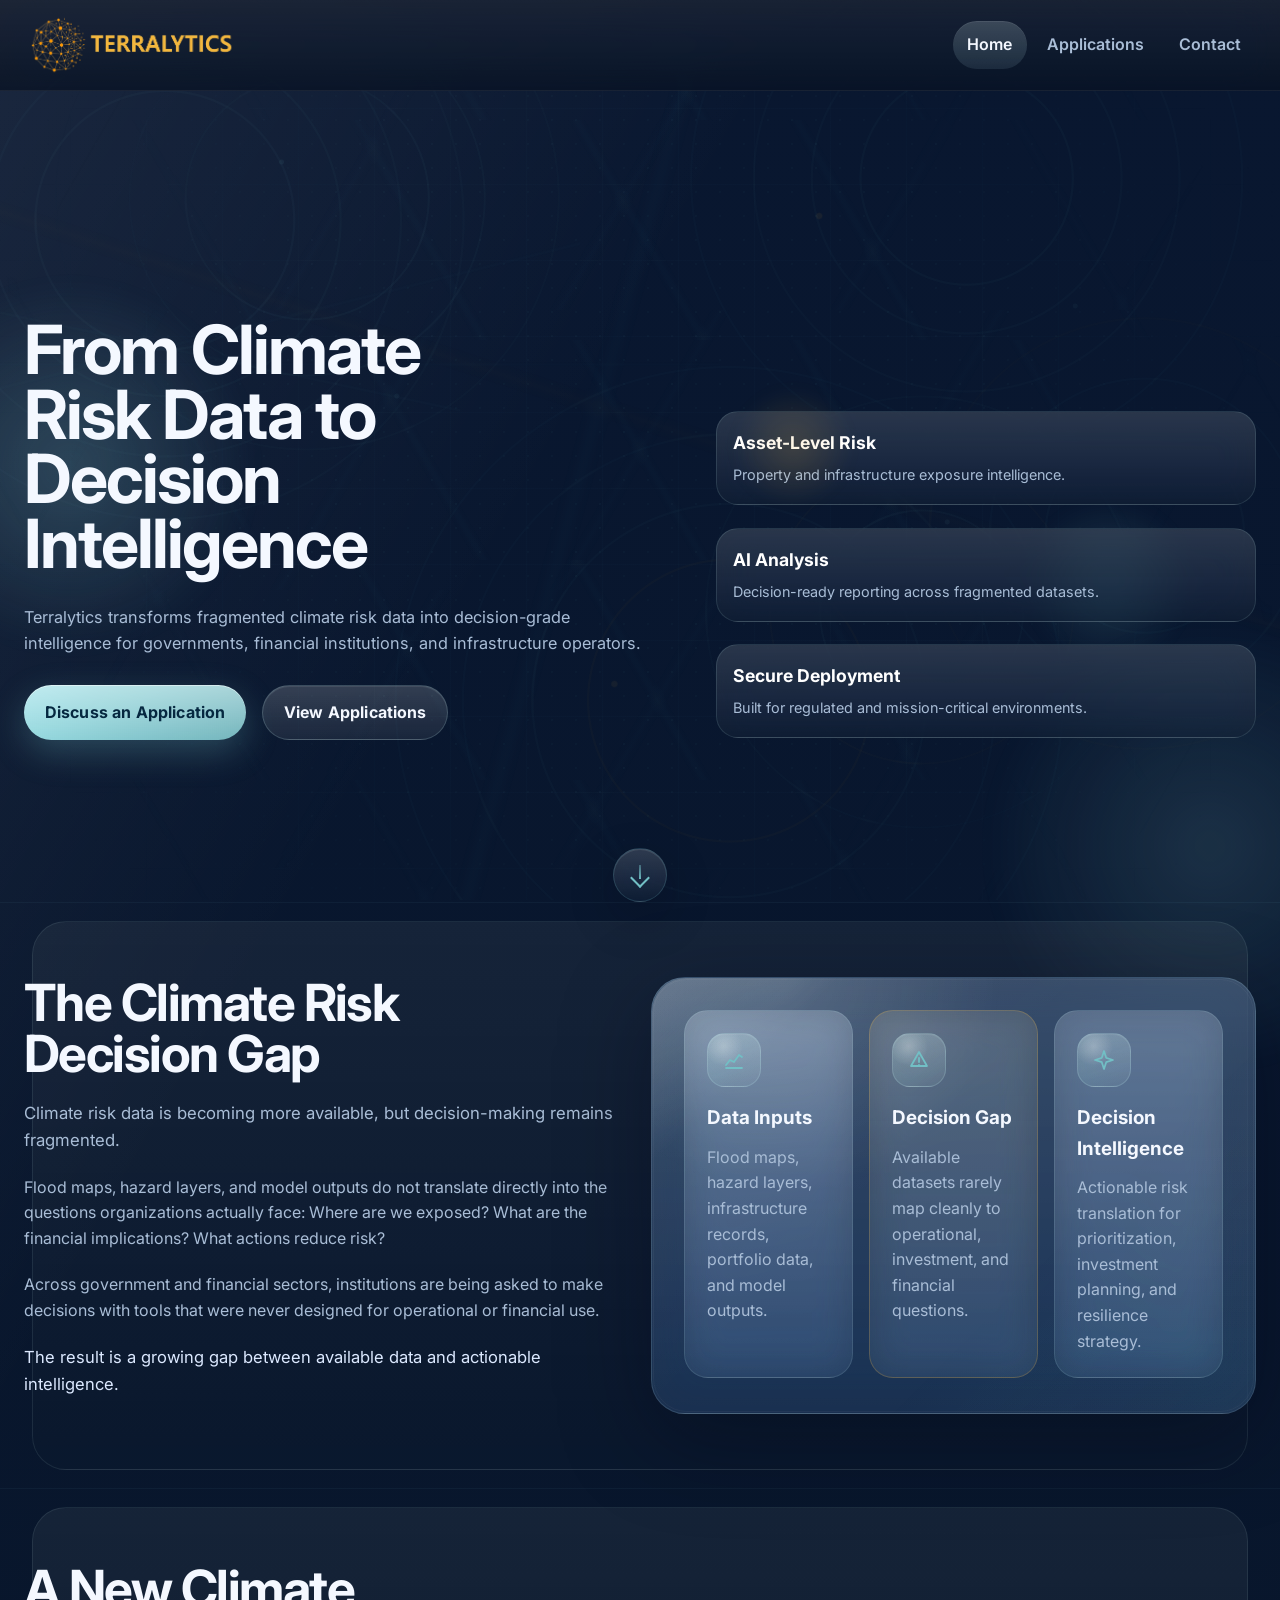
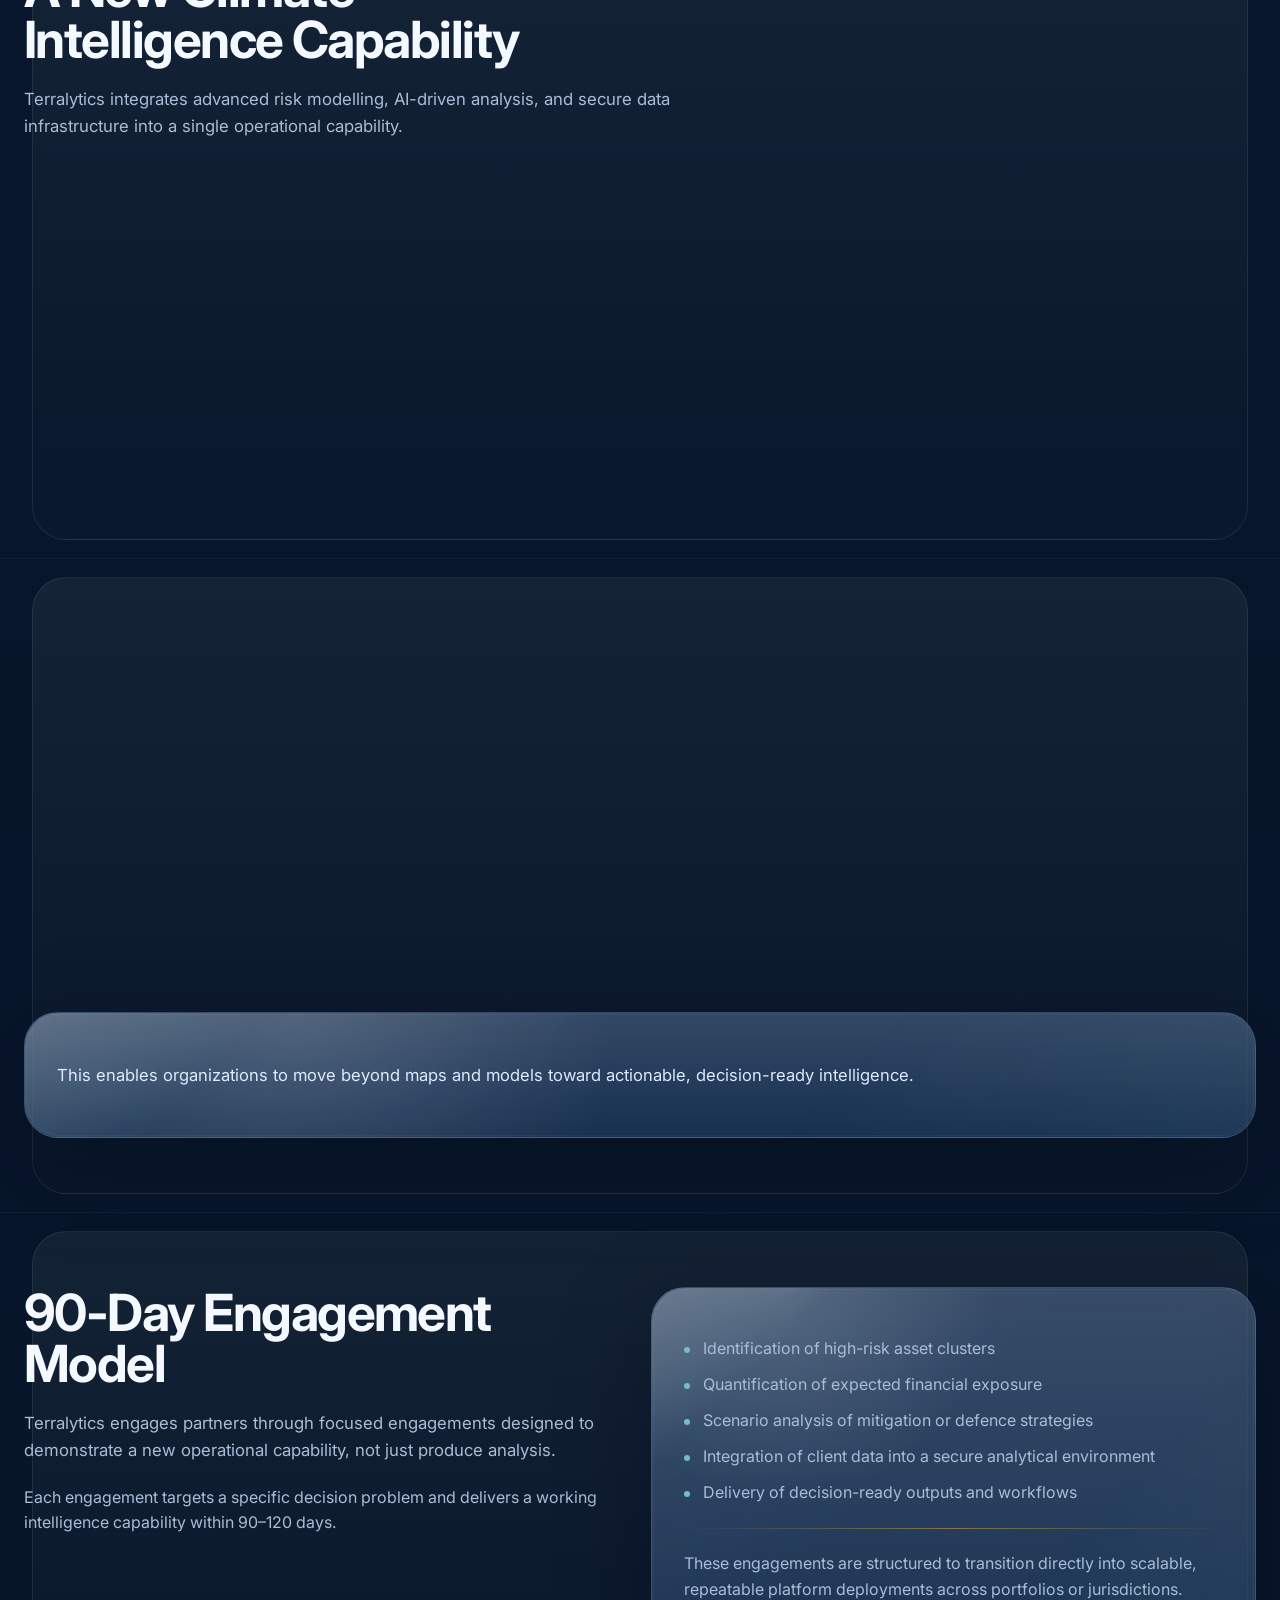
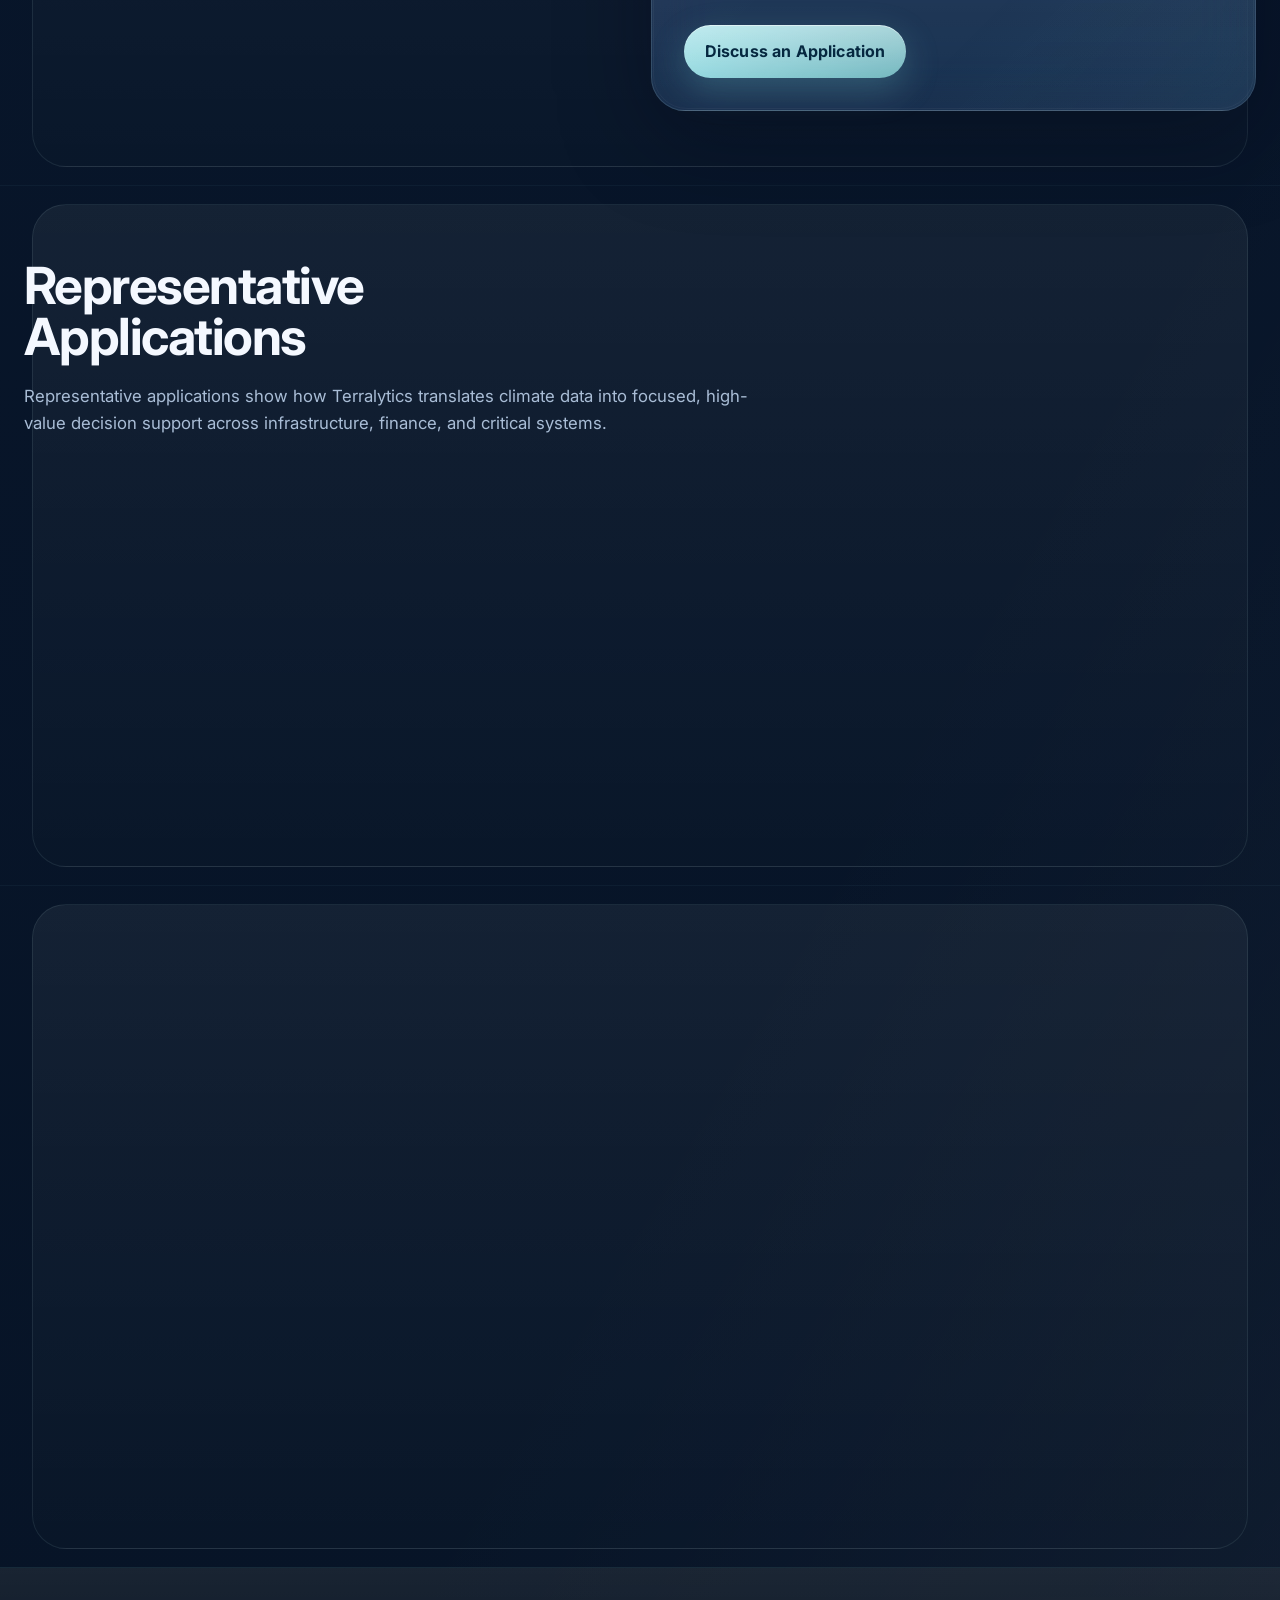
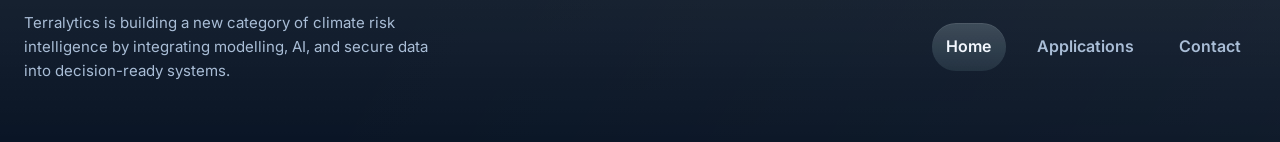
==== commit f0cfd8cd: "updates from feedback 1" ====
--- a/index.html
+++ b/index.html
@@ -23,9 +23,6 @@
         <section class="section hero">
           <div class="container hero-grid home-hero-grid">
             <div class="hero-copy stack-lg reveal">
-              <div class="hero-mark">
-                <img src="assets/images/terralytics-logo-horizontal.png" alt="Terralytics logo" />
-              </div>
               <h1 class="section-title wide">From Climate Risk Data to Decision Intelligence</h1>
               <p class="lead hero-lede">
                 Terralytics transforms fragmented climate risk data into decision-grade intelligence
@@ -331,26 +328,6 @@
           </div>
         </section>
 
-        <section class="section compact">
-          <div class="container">
-            <div class="panel cta-band reveal">
-              <div class="stack-md">
-                <h2 class="section-title wide">Move from Climate Data to Decision Intelligence</h2>
-                <p class="section-subtitle">
-                  Terralytics engagements are designed to demonstrate immediate value and establish a
-                  pathway to scalable deployment.
-                </p>
-                <div class="button-row">
-                  <a class="cta-button" href="contact.html">Discuss an Application</a>
-                </div>
-                <p class="footer-copy">
-                  Terralytics is building a new category of climate risk intelligence, integrating modelling,
-                  AI, and secure data into decision-ready systems.
-                </p>
-              </div>
-            </div>
-          </div>
-        </section>
       </main>
       <div data-site-footer></div>
     </div>
--- a/assets/css/style.css
+++ b/assets/css/style.css
@@ -28,11 +28,13 @@
 
 html {
   scroll-behavior: smooth;
+  overflow-x: clip;
 }
 
 body {
   margin: 0;
   min-width: 320px;
+  overflow-x: clip;
   color: var(--text);
   background:
     radial-gradient(circle at 10% 12%, rgba(155, 235, 240, 0.34), transparent 0 22%),
@@ -192,6 +194,15 @@
   margin: 0 auto;
 }
 
+.container > *,
+.grid-2 > *,
+.grid-3 > *,
+.grid-4 > *,
+.hero-grid > *,
+.contact-cards > * {
+  min-width: 0;
+}
+
 .section {
   position: relative;
   padding: 74px 0;
@@ -202,7 +213,7 @@
 }
 
 .section:first-of-type {
-  padding-top: calc(var(--header-height) + 10px);
+  padding-top: calc(var(--header-height) + 2px);
 }
 
 .section + .section {
@@ -556,10 +567,10 @@
 .hero {
   display: flex;
   align-items: stretch;
-  min-height: min(860px, calc(100svh - 8px));
-  margin-top: calc(var(--header-height) + 22px);
+  min-height: min(790px, calc(100svh - 6px));
+  margin-top: calc(var(--header-height) + 6px);
   padding-top: 0;
-  padding-bottom: 34px;
+  padding-bottom: 24px;
   position: relative;
 }
 
@@ -567,15 +578,15 @@
   display: grid;
   align-items: start;
   grid-template-columns: minmax(0, 1.05fr) minmax(360px, 0.95fr);
-  gap: 2.6rem;
-  min-height: min(760px, calc(100svh - var(--header-height) - 24px));
-  padding-top: 0.35rem;
+  gap: 2.2rem;
+  min-height: min(690px, calc(100svh - var(--header-height) - 12px));
+  padding-top: 0.1rem;
   position: relative;
 }
 
 .hero-copy {
   z-index: 1;
-  padding: 0.15rem 0 2rem;
+  padding: 0 0 1rem;
 }
 
 .home-hero-grid {
@@ -583,13 +594,13 @@
 }
 
 .home-hero-grid .hero-copy {
-  padding-top: 1.2rem;
+  padding-top: 0.35rem;
 }
 
 .hero-copy .section-title {
   max-width: 10ch;
-  font-size: clamp(3rem, 6vw, 5.4rem);
-  line-height: 0.97;
+  font-size: clamp(2.6rem, 5.3vw, 4.85rem);
+  line-height: 0.95;
 }
 
 .hero-mark {
@@ -614,7 +625,7 @@
 }
 
 .hero-signal-stack {
-  padding-top: 3.9rem;
+  padding-top: 2rem;
 }
 
 .hero-visual-stage {
@@ -705,7 +716,7 @@
 .hero-stat-grid {
   position: relative;
   display: grid;
-  gap: 1.15rem;
+  gap: 1.4rem;
   max-width: 620px;
   margin-left: auto;
 }
@@ -715,17 +726,24 @@
 }
 
 .home-hero-grid .hero-signal-stack {
-  padding-top: 7.25rem;
+  padding-top: 5.1rem;
   width: 100%;
 }
 
 .home-hero-grid .hero-stat-grid {
   width: min(100%, 540px);
-  gap: 1rem;
+  gap: 1.4rem;
 }
 
 .hero-signal-card {
   min-height: 0;
+  position: relative;
+  transform: translate3d(0, 0, 0);
+  transition:
+    transform 360ms cubic-bezier(0.22, 1, 0.36, 1),
+    border-color 360ms cubic-bezier(0.22, 1, 0.36, 1),
+    box-shadow 360ms cubic-bezier(0.22, 1, 0.36, 1);
+  will-change: transform;
 }
 
 .applications-hero-visual {
@@ -742,15 +760,16 @@
   width: min(100%, 680px);
   max-width: 620px;
   margin-left: auto;
-  padding: 0.35rem 0;
+  padding: 1.1rem 0 0.35rem;
 }
 
 .applications-bubble-list {
   display: grid;
-  gap: 1.15rem;
+  gap: 1.4rem;
 }
 
 .applications-bubble {
+  position: relative;
   width: 100%;
   min-height: 0;
   padding: 1.3rem 1.45rem 1.35rem;
@@ -758,6 +777,12 @@
   display: flex;
   flex-direction: column;
   justify-content: center;
+  transform: translate3d(0, 0, 0);
+  transition:
+    transform 360ms cubic-bezier(0.22, 1, 0.36, 1),
+    border-color 360ms cubic-bezier(0.22, 1, 0.36, 1),
+    box-shadow 360ms cubic-bezier(0.22, 1, 0.36, 1);
+  will-change: transform;
 }
 
 .applications-bubble:nth-child(1) {
@@ -825,7 +850,7 @@
 
 .hero-lede {
   max-width: 64ch;
-  font-size: 1.12rem;
+  font-size: 1.02rem;
 }
 
 .hero-shell {
@@ -835,7 +860,7 @@
 .scroll-cue {
   position: absolute;
   left: 50%;
-  bottom: 6px;
+  bottom: 0;
   z-index: 3;
   width: 54px;
   height: 54px;
@@ -1160,6 +1185,8 @@
 .feature-card,
 .use-case-card,
 .application-block,
+.hero-signal-card,
+.applications-bubble,
 .contact-card,
 .audience-card,
 .card,
@@ -1192,6 +1219,26 @@
   box-shadow: 0 42px 98px rgba(0, 10, 28, 0.5);
 }
 
+.hero-signal-card:hover,
+.hero-signal-card:focus-visible,
+.hero-signal-card.reveal.is-visible:hover,
+.applications-bubble:hover,
+.applications-bubble:focus-visible,
+.applications-bubble.reveal.is-visible:hover {
+  z-index: 3;
+  transform: translate3d(0, -3px, 0) !important;
+  box-shadow: 0 18px 40px rgba(0, 10, 28, 0.22) !important;
+}
+
+.hero-signal-card:hover,
+.hero-signal-card.reveal.is-visible:hover,
+.applications-bubble:hover,
+.applications-bubble.reveal.is-visible:hover {
+  z-index: 3;
+  transform: translate3d(0, -5px, 0);
+  box-shadow: 0 24px 56px rgba(0, 10, 28, 0.3);
+}
+
 .panel:hover,
 .panel.reveal.is-visible:hover,
 .timeline-step:hover,
@@ -1319,7 +1366,7 @@
   display: flex;
   align-items: center;
   min-height: calc(100svh - 10px);
-  margin-top: calc(var(--header-height) + 22px);
+  margin-top: calc(var(--header-height) + 10px);
   padding-top: 0;
   padding-bottom: 40px;
 }
@@ -1392,7 +1439,23 @@
 .contact-role {
   margin: 0;
   color: #d9e6f8;
-  font-size: 1.05rem;
+  font-size: 1.02rem;
+  line-height: 1.45;
+}
+
+.contact-linkline {
+  margin-top: 0.45rem;
+}
+
+.contact-linkline a {
+  color: var(--primary);
+  font-weight: 700;
+  transition: color var(--transition), opacity var(--transition);
+}
+
+.contact-linkline a:hover,
+.contact-linkline a:focus-visible {
+  color: white;
 }
 
 .contact-bio {
@@ -1437,6 +1500,7 @@
     linear-gradient(180deg, rgba(255, 255, 255, 0.13), rgba(255, 255, 255, 0.03)),
     rgba(255, 255, 255, 0.02);
   border: 1px solid rgba(198, 241, 244, 0.1);
+  overflow-wrap: anywhere;
 }
 
 .contact-meta li::before {
@@ -1595,6 +1659,11 @@
     padding: 60px 0;
   }
 
+  .section:not(.hero):not(.contact-page-intro)::before {
+    inset: 12px 0.6rem;
+    border-radius: 24px;
+  }
+
   .header-inner {
     min-height: var(--header-height);
   }
@@ -1632,7 +1701,7 @@
   .hero,
   .contact-page-intro {
     min-height: auto;
-    margin-top: calc(var(--header-height) + 16px);
+    margin-top: calc(var(--header-height) + 8px);
     padding-top: 0;
     padding-bottom: 28px;
   }
@@ -1651,6 +1720,26 @@
 
   .hero-grid {
     min-height: auto;
+  }
+
+  .hero-copy .section-title,
+  .section-title,
+  .hero-lede,
+  .section-subtitle,
+  .copy,
+  .highlight-line,
+  .hero-stat strong,
+  .hero-stat span,
+  .applications-bubble strong,
+  .applications-bubble span,
+  .contact-card h3,
+  .contact-bio,
+  .application-block h3,
+  .application-meta p,
+  .application-meta li,
+  .contact-meta li {
+    overflow-wrap: anywhere;
+    word-break: normal;
   }
 
   .applications-bubble,
@@ -1693,8 +1782,13 @@
     grid-template-columns: 1fr;
   }
 
+  .profile {
+    justify-items: start;
+  }
+
   .contact-meta {
     grid-template-columns: 1fr;
+    max-width: 100%;
   }
 
   .avatar-photo {
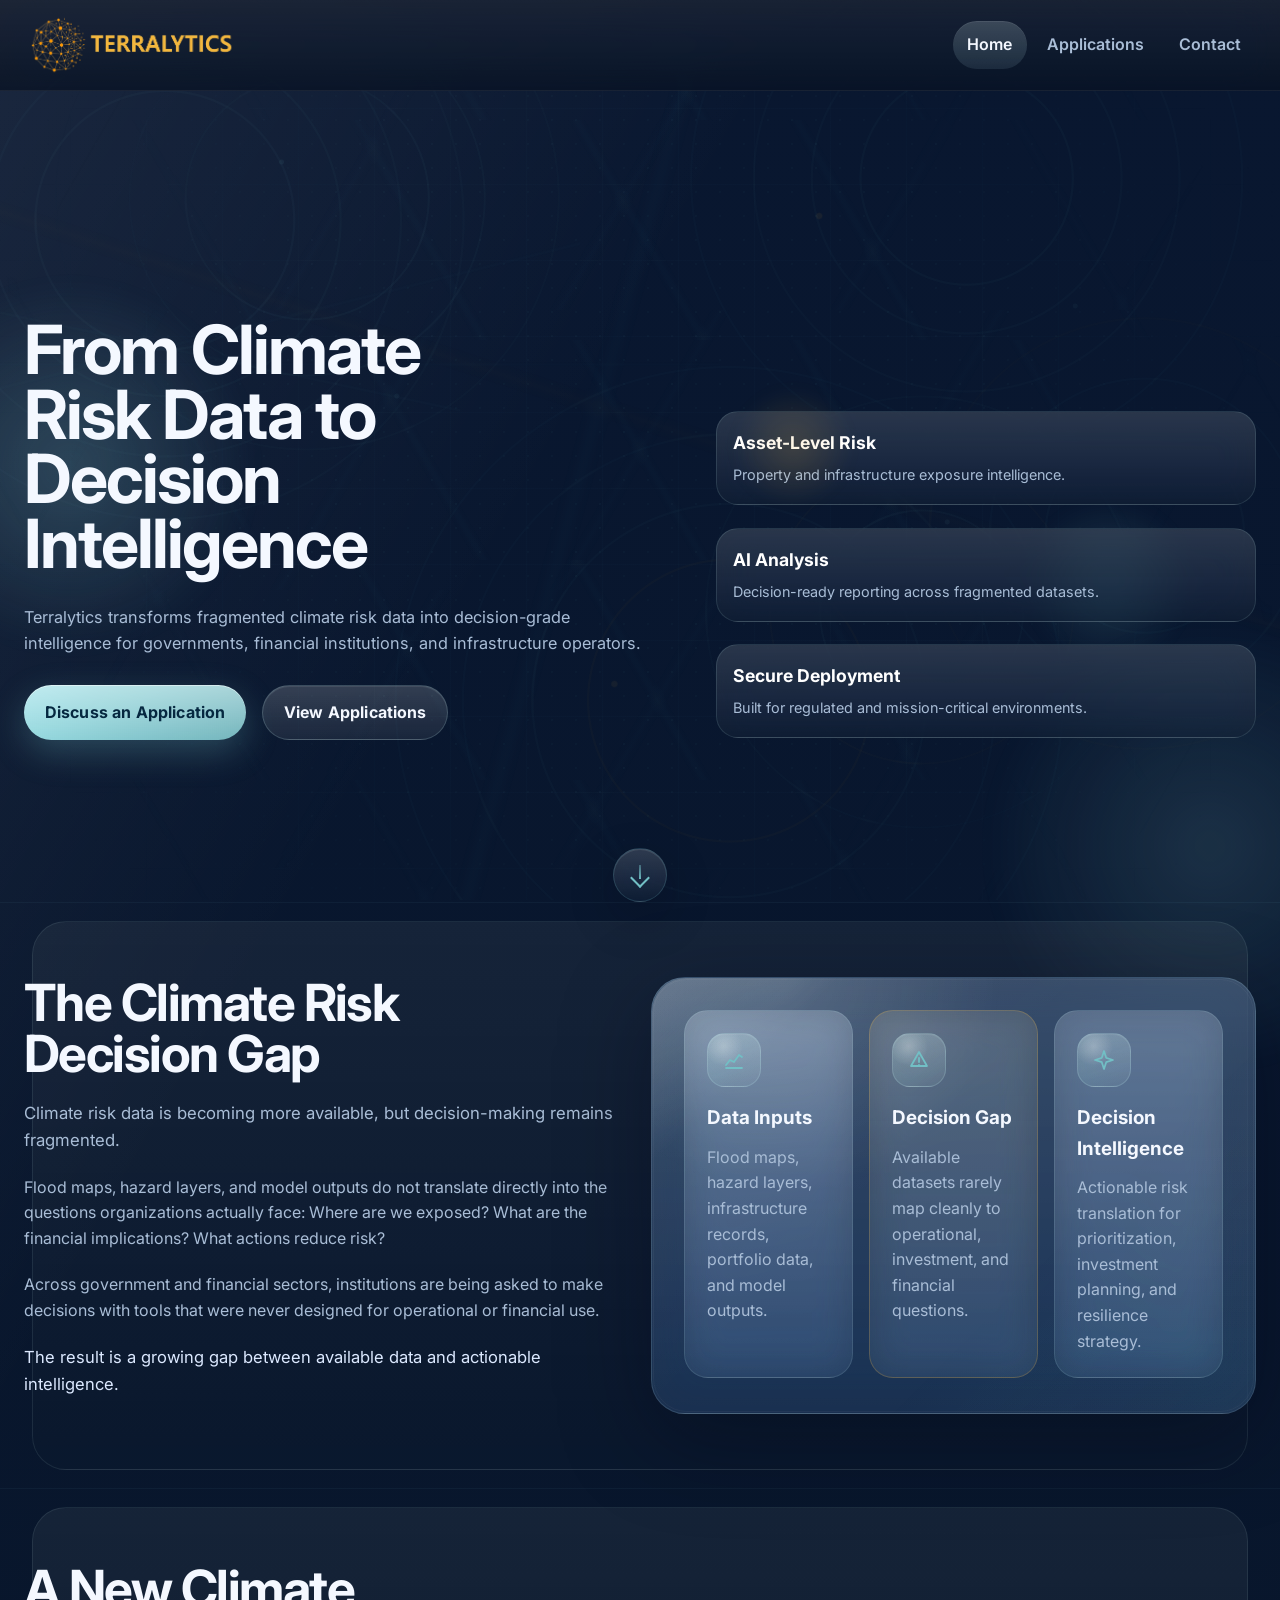
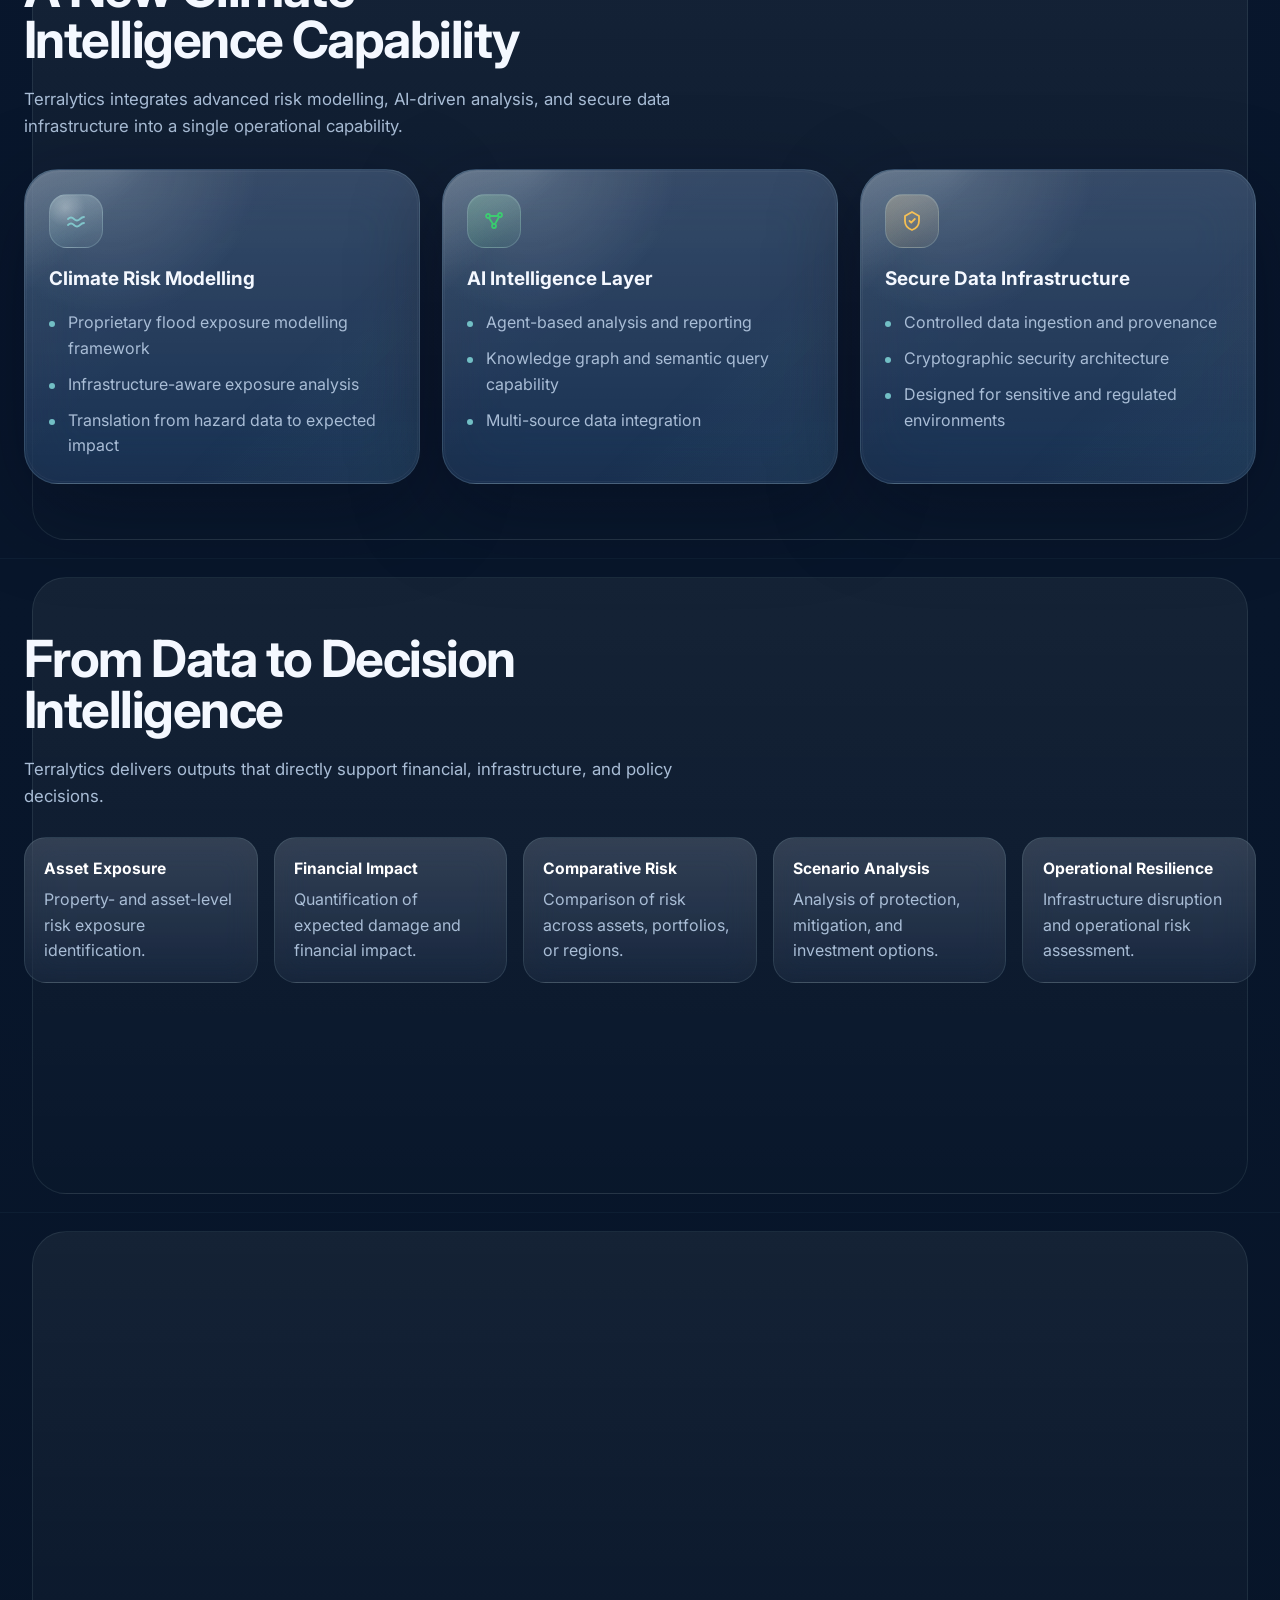
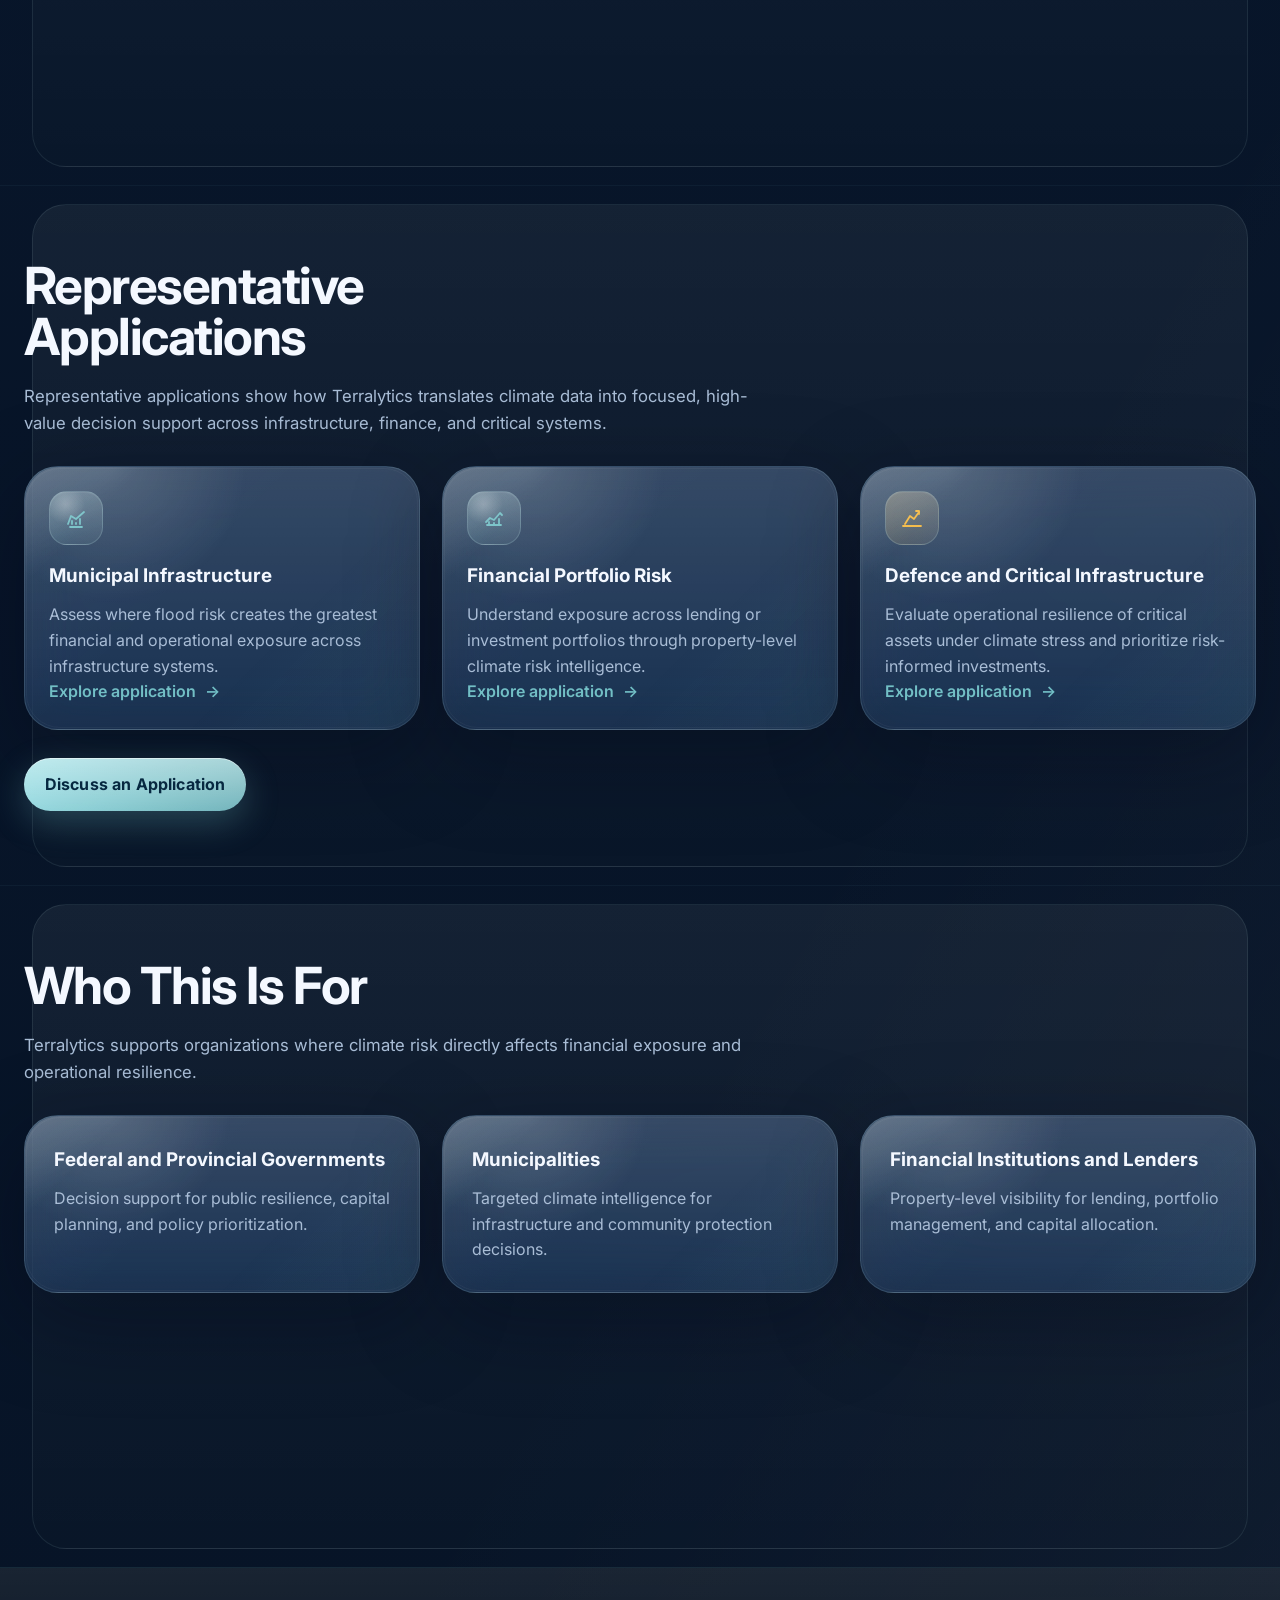
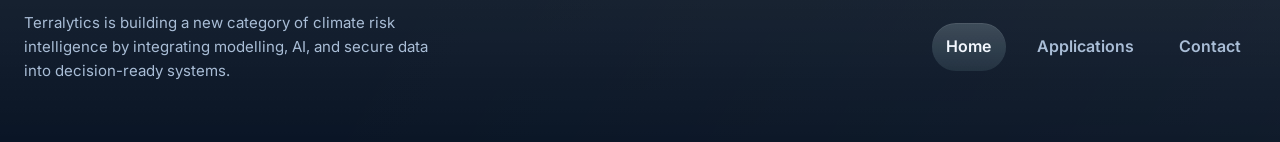
==== commit bedf0ecb: "Update index.html Added favicon for Google search results" ====
--- a/index.html
+++ b/index.html
@@ -15,6 +15,11 @@
       rel="stylesheet"
     />
     <link rel="stylesheet" href="assets/css/style.css" />
+    <link rel="shortcut icon" href="favicon.ico" />
+    <link rel="icon" type="image/png" sizes="48x48" href="favicon-48.png" />
+    <link rel="icon" type="image/png" sizes="96x96" href="favicon-96.png" />
+    <link rel="icon" type="image/png" sizes="192x192" href="favicon-192.png" />
+    <link rel="apple-touch-icon" sizes="180x180" href="apple-touch-icon.png" />
   </head>
   <body data-page="home">
     <div class="page-shell">
